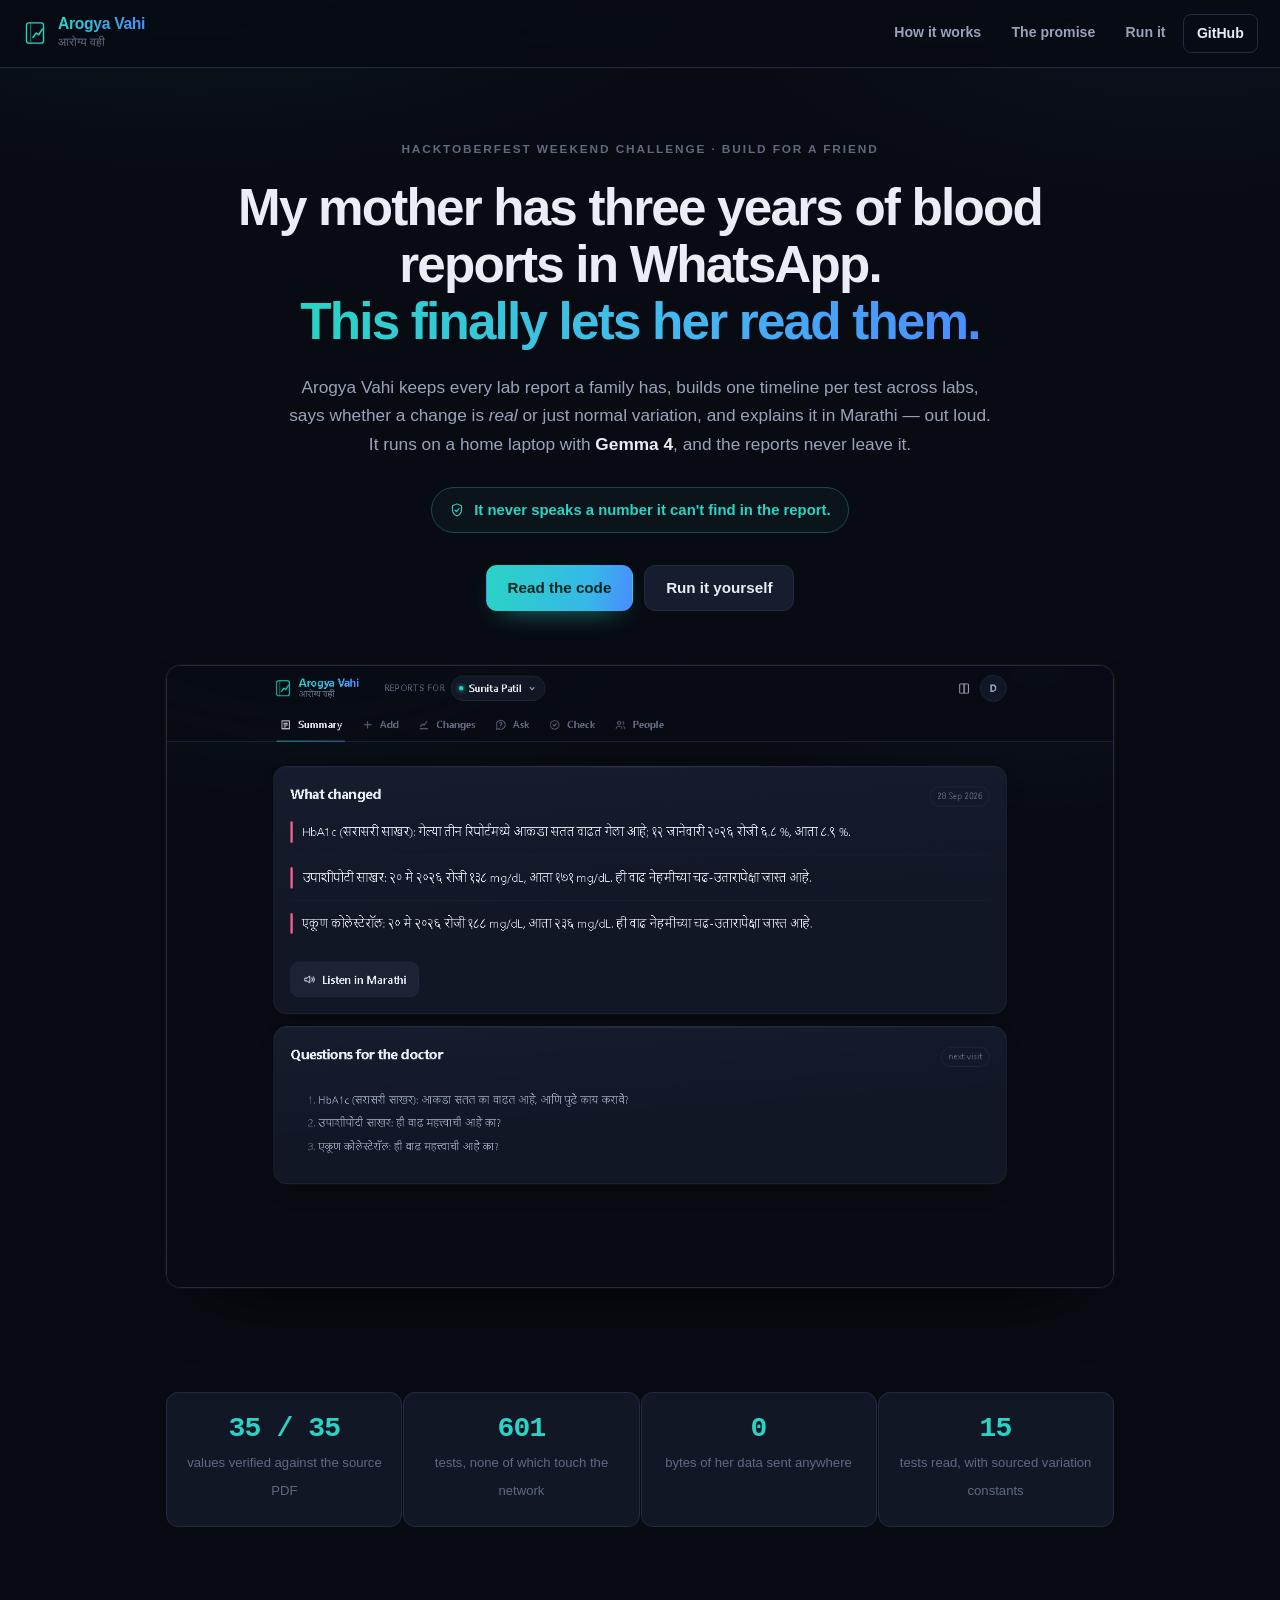
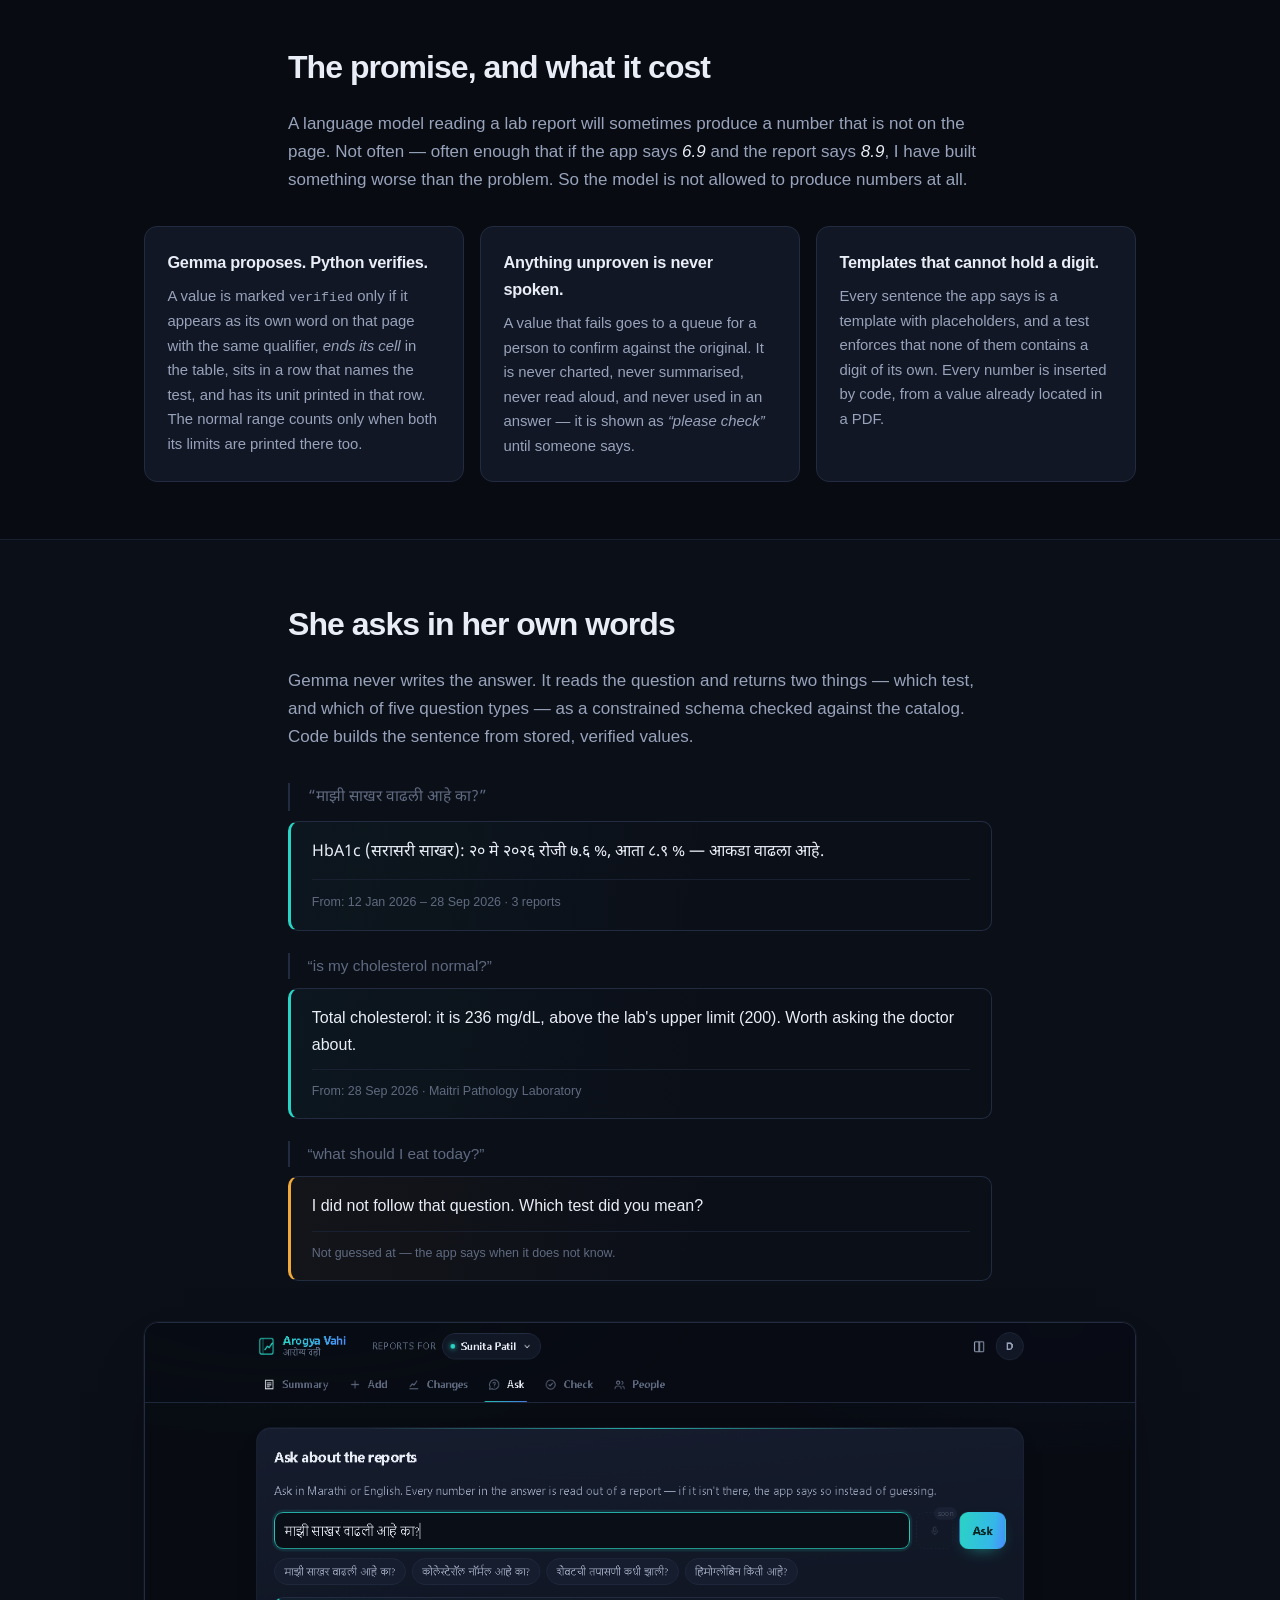
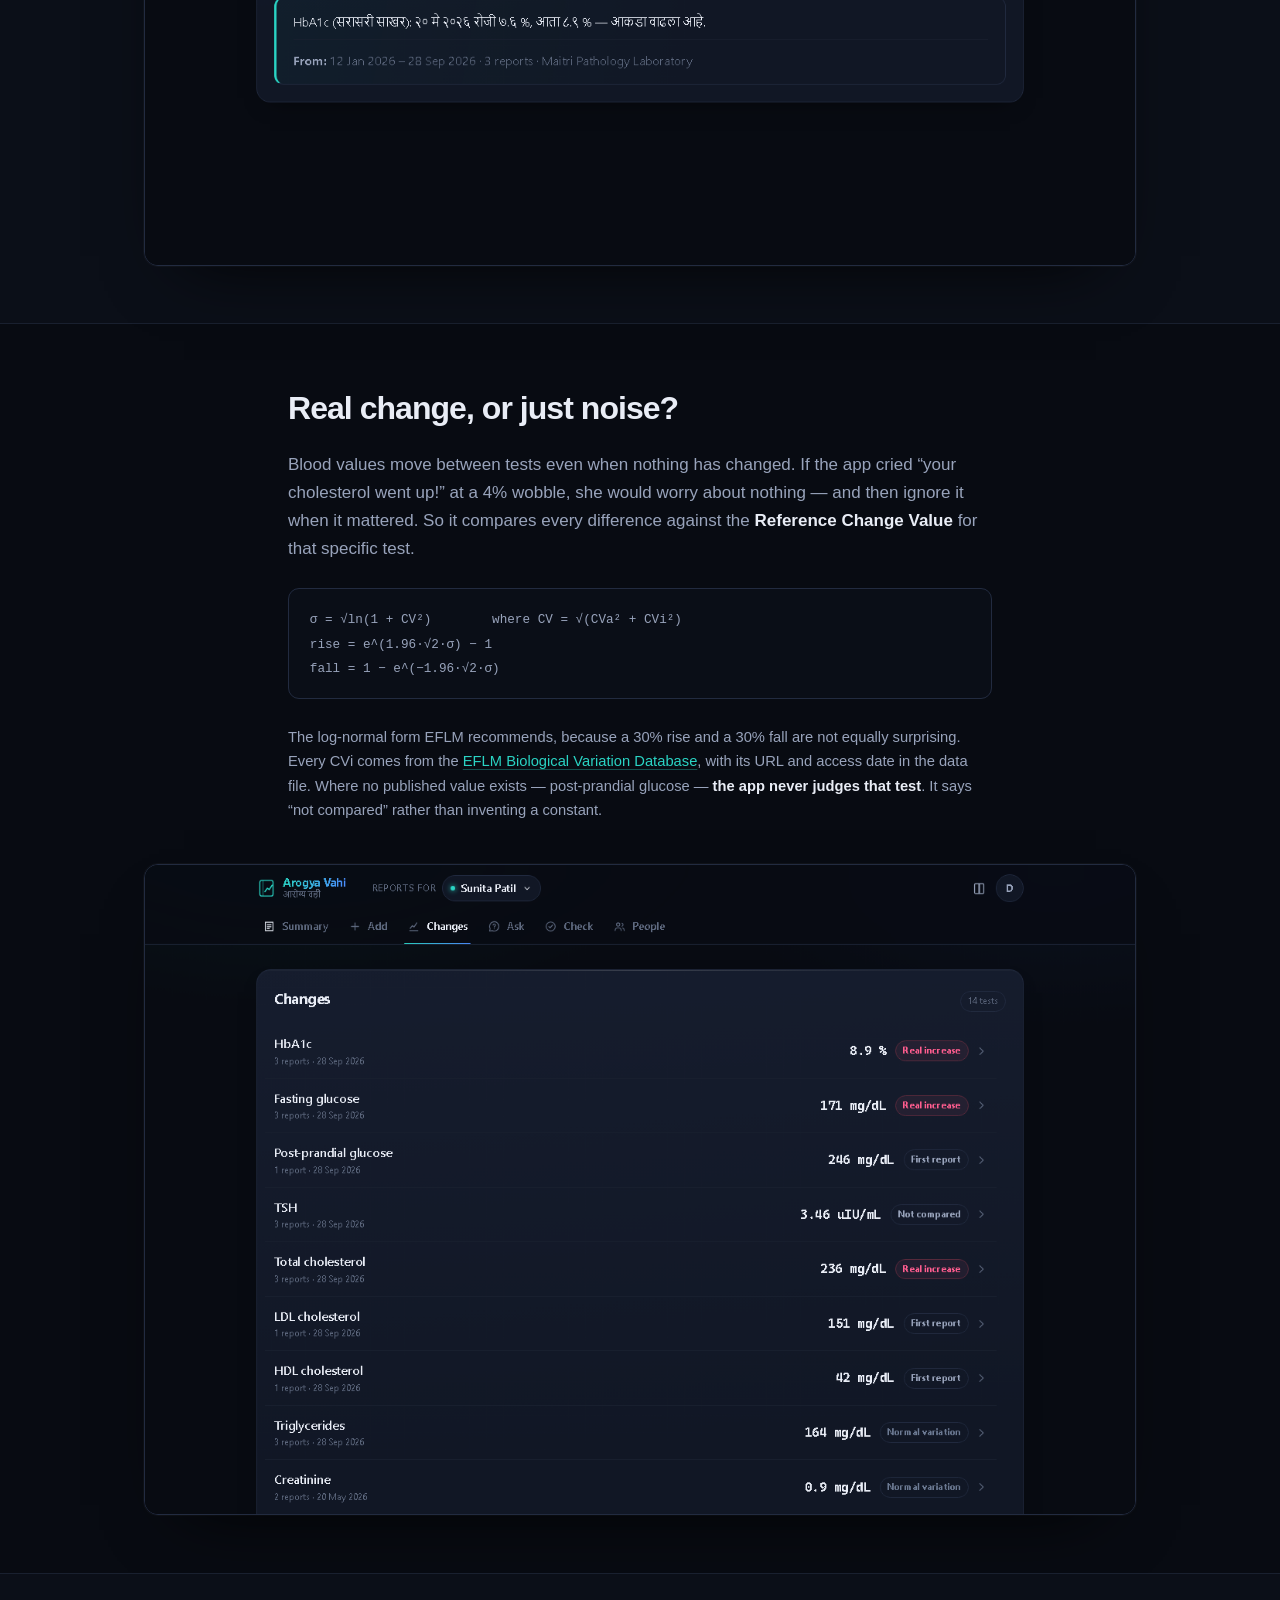
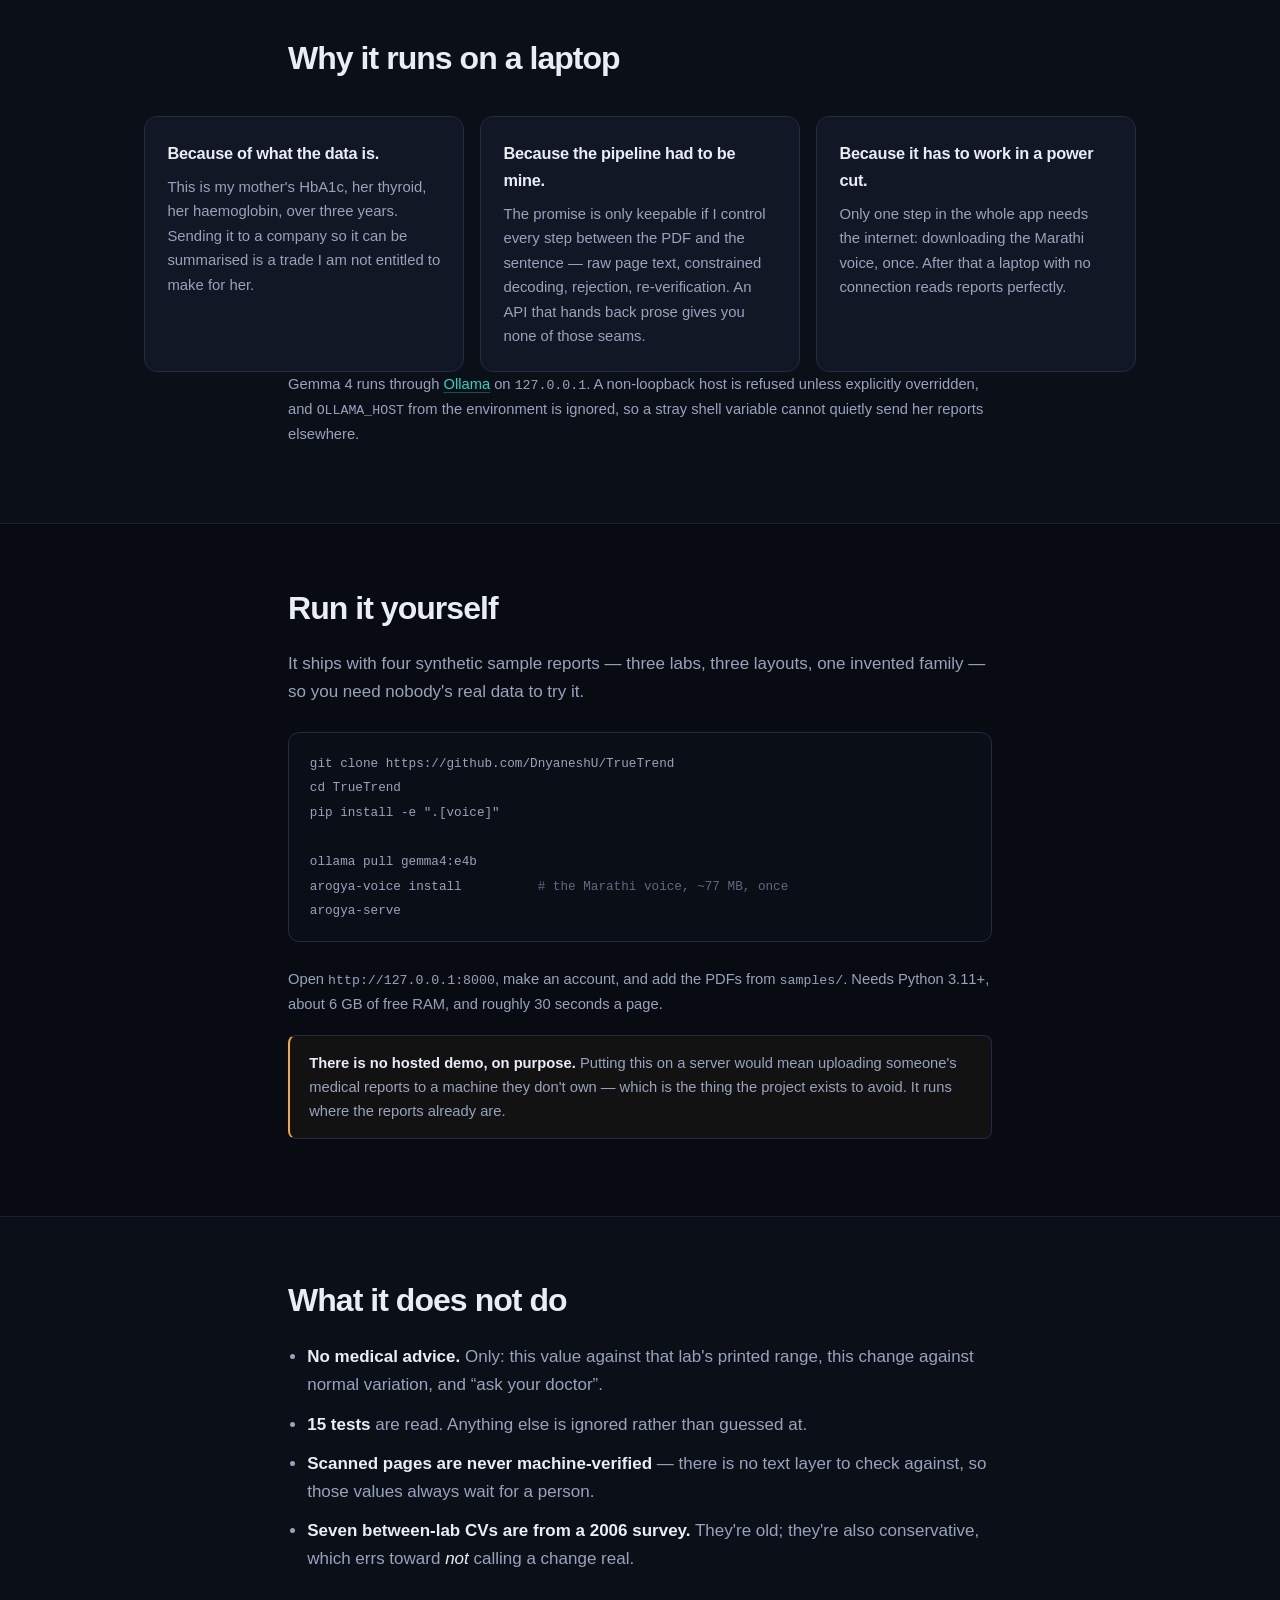
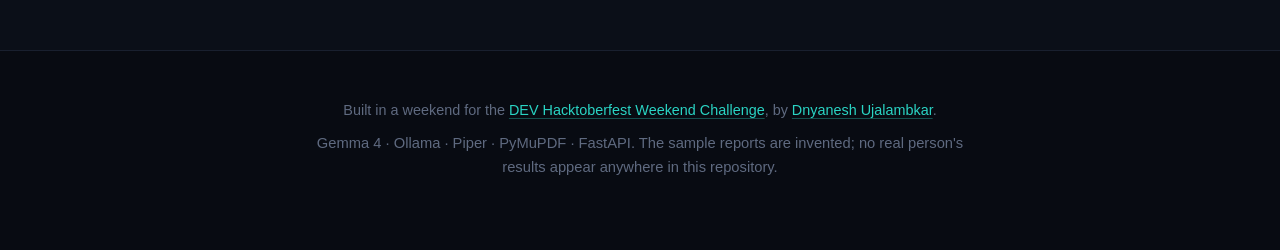
==== docs/index.html @ c0fe391d "docs: a project page, so there is something to open without a laptop There is deliberately no hosted" ====
<!doctype html>
<html lang="en">
  <head>
    <meta charset="utf-8" />
    <meta name="viewport" content="width=device-width, initial-scale=1" />
    <meta name="color-scheme" content="dark" />
    <meta name="theme-color" content="#080b12" />
    <title>Arogya Vahi — lab reports that never speak a number they can't prove</title>
    <meta
      name="description"
      content="Every lab report a family has, in one place, read by Gemma 4 on a home laptop. It never speaks a number it can't find in the report."
    />
    <meta property="og:title" content="Arogya Vahi (आरोग्य वही)" />
    <meta
      property="og:description"
      content="My mother has three years of blood reports in WhatsApp. This reads them, says what really changed, and explains it in Marathi — entirely on a laptop."
    />
    <meta property="og:image" content="shots/summary.png" />
    <meta name="twitter:card" content="summary_large_image" />
    <link rel="icon" href="icon.svg" type="image/svg+xml" />
    <link rel="preconnect" href="https://fonts.googleapis.com" />
    <link rel="preconnect" href="https://fonts.gstatic.com" crossorigin />
    <link
      href="https://fonts.googleapis.com/css2?family=Noto+Sans+Devanagari:wght@400;600&display=swap"
      rel="stylesheet"
    />
    <link rel="stylesheet" href="site.css" />
  </head>

  <body>
    <header class="top">
      <a class="brand" href="#">
        <svg width="26" height="26" viewBox="0 0 32 32" aria-hidden="true">
          <rect x="5.5" y="3.5" width="21" height="25" rx="3" fill="none"
                stroke="currentColor" stroke-width="1.7" />
          <path d="M10.5 3.5v25" stroke="currentColor" stroke-width="1.7" opacity=".45" />
          <path d="M13.5 21.5l4-5.5 3 2.2 4.5-7" fill="none" stroke="currentColor"
                stroke-width="1.9" stroke-linecap="round" stroke-linejoin="round" />
        </svg>
        <span><b>Arogya Vahi</b><small>आरोग्य वही</small></span>
      </a>
      <nav>
        <a href="#how">How it works</a>
        <a href="#promise">The promise</a>
        <a href="#run">Run it</a>
        <a class="ghost" href="https://github.com/DnyaneshU/TrueTrend">GitHub</a>
      </nav>
    </header>

    <main>
      <!-- ---------------------------------------------------------------- hero -->
      <section class="hero">
        <p class="kicker">Hacktoberfest Weekend Challenge · Build for a Friend</p>
        <h1>
          My mother has three years of blood reports in WhatsApp.<br />
          <span class="lit">This finally lets her read them.</span>
        </h1>
        <p class="lede">
          Arogya Vahi keeps every lab report a family has, builds one timeline per test
          across labs, says whether a change is <em>real</em> or just normal variation, and
          explains it in Marathi — out loud. It runs on a home laptop with
          <strong>Gemma 4</strong>, and the reports never leave it.
        </p>

        <p class="vow">
          <svg width="16" height="16" viewBox="0 0 24 24" aria-hidden="true">
            <path d="M12 2.8l6.8 2.9v5.6c0 4.4-2.9 8-6.8 9.6-3.9-1.6-6.8-5.2-6.8-9.6V5.7L12 2.8z"
                  fill="none" stroke="currentColor" stroke-width="1.6" stroke-linejoin="round" />
            <path d="M8.9 12.1l2.2 2.2 4-4.4" fill="none" stroke="currentColor"
                  stroke-width="1.8" stroke-linecap="round" stroke-linejoin="round" />
          </svg>
          It never speaks a number it can't find in the report.
        </p>

        <div class="cta">
          <a class="btn btn--primary" href="https://github.com/DnyaneshU/TrueTrend">
            Read the code
          </a>
          <a class="btn" href="#run">Run it yourself</a>
        </div>

        <figure class="shot shot--hero">
          <img src="shots/summary.png" alt="The summary screen: three Marathi sentences about what changed, with a Listen button and questions for the doctor." />
        </figure>
      </section>

      <!-- ---------------------------------------------------------------- numbers -->
      <section class="strip">
        <div><b>35 / 35</b><span>values verified against the source PDF</span></div>
        <div><b>601</b><span>tests, none of which touch the network</span></div>
        <div><b>0</b><span>bytes of her data sent anywhere</span></div>
        <div><b>15</b><span>tests read, with sourced variation constants</span></div>
      </section>

      <!-- ---------------------------------------------------------------- the promise -->
      <section id="promise" class="band">
        <h2>The promise, and what it cost</h2>
        <p class="wide">
          A language model reading a lab report will sometimes produce a number that is not
          on the page. Not often — often enough that if the app says <em>6.9</em> and the
          report says <em>8.9</em>, I have built something worse than the problem. So the
          model is not allowed to produce numbers at all.
        </p>

        <div class="rules">
          <div>
            <h3>Gemma proposes. Python verifies.</h3>
            <p>
              A value is marked <code>verified</code> only if it appears as its own word on
              that page with the same qualifier, <em>ends its cell</em> in the table, sits in
              a row that names the test, and has its unit printed in that row. The normal
              range counts only when both its limits are printed there too.
            </p>
          </div>
          <div>
            <h3>Anything unproven is never spoken.</h3>
            <p>
              A value that fails goes to a queue for a person to confirm against the
              original. It is never charted, never summarised, never read aloud, and never
              used in an answer — it is shown as <em>“please check”</em> until someone says.
            </p>
          </div>
          <div>
            <h3>Templates that cannot hold a digit.</h3>
            <p>
              Every sentence the app says is a template with placeholders, and a test
              enforces that none of them contains a digit of its own. Every number is
              inserted by code, from a value already located in a PDF.
            </p>
          </div>
        </div>
      </section>

      <!-- ---------------------------------------------------------------- ask -->
      <section id="ask" class="band band--alt">
        <h2>She asks in her own words</h2>
        <p class="wide">
          Gemma never writes the answer. It reads the question and returns two things — which
          test, and which of five question types — as a constrained schema checked against the
          catalog. Code builds the sentence from stored, verified values.
        </p>

        <div class="qa">
          <div class="q" lang="mr">माझी साखर वाढली आहे का?</div>
          <div class="a" lang="mr">
            HbA1c (सरासरी साखर): २० मे २०२६ रोजी ७.६ %, आता ८.९ % — आकडा वाढला आहे.
            <span class="from">From: 12 Jan 2026 – 28 Sep 2026 · 3 reports</span>
          </div>

          <div class="q">is my cholesterol normal?</div>
          <div class="a">
            Total cholesterol: it is 236 mg/dL, above the lab's upper limit (200). Worth
            asking the doctor about.
            <span class="from">From: 28 Sep 2026 · Maitri Pathology Laboratory</span>
          </div>

          <div class="q">what should I eat today?</div>
          <div class="a a--lost">
            I did not follow that question. Which test did you mean?
            <span class="from">Not guessed at — the app says when it does not know.</span>
          </div>
        </div>

        <figure class="shot">
          <img src="shots/ask.png" alt="The Ask screen with a Marathi question and its answer, showing which reports the answer came from." />
        </figure>
      </section>

      <!-- ---------------------------------------------------------------- real change -->
      <section id="how" class="band">
        <h2>Real change, or just noise?</h2>
        <p class="wide">
          Blood values move between tests even when nothing has changed. If the app cried
          “your cholesterol went up!” at a 4% wobble, she would worry about nothing — and
          then ignore it when it mattered. So it compares every difference against the
          <strong>Reference Change Value</strong> for that specific test.
        </p>

        <pre class="maths"><code>σ = √ln(1 + CV²)        where CV = √(CVa² + CVi²)
rise = e^(1.96·√2·σ) − 1
fall = 1 − e^(−1.96·√2·σ)</code></pre>

        <p class="wide small">
          The log-normal form EFLM recommends, because a 30% rise and a 30% fall are not
          equally surprising. Every CVi comes from the
          <a href="https://biologicalvariation.eu/">EFLM Biological Variation Database</a>,
          with its URL and access date in the data file. Where no published value exists —
          post-prandial glucose — <strong>the app never judges that test</strong>. It says
          “not compared” rather than inventing a constant.
        </p>

        <figure class="shot">
          <img src="shots/changes.png" alt="The Changes screen: one row per test with its latest value and a verdict — real increase, normal variation, or not compared." />
        </figure>
      </section>

      <!-- ---------------------------------------------------------------- local -->
      <section class="band band--alt">
        <h2>Why it runs on a laptop</h2>
        <div class="rules">
          <div>
            <h3>Because of what the data is.</h3>
            <p>
              This is my mother's HbA1c, her thyroid, her haemoglobin, over three years.
              Sending it to a company so it can be summarised is a trade I am not entitled to
              make for her.
            </p>
          </div>
          <div>
            <h3>Because the pipeline had to be mine.</h3>
            <p>
              The promise is only keepable if I control every step between the PDF and the
              sentence — raw page text, constrained decoding, rejection, re-verification. An
              API that hands back prose gives you none of those seams.
            </p>
          </div>
          <div>
            <h3>Because it has to work in a power cut.</h3>
            <p>
              Only one step in the whole app needs the internet: downloading the Marathi
              voice, once. After that a laptop with no connection reads reports perfectly.
            </p>
          </div>
        </div>
        <p class="wide small">
          Gemma 4 runs through <a href="https://ollama.com">Ollama</a> on
          <code>127.0.0.1</code>. A non-loopback host is refused unless explicitly overridden,
          and <code>OLLAMA_HOST</code> from the environment is ignored, so a stray shell
          variable cannot quietly send her reports elsewhere.
        </p>
      </section>

      <!-- ---------------------------------------------------------------- run it -->
      <section id="run" class="band">
        <h2>Run it yourself</h2>
        <p class="wide">
          It ships with four synthetic sample reports — three labs, three layouts, one
          invented family — so you need nobody's real data to try it.
        </p>

        <pre class="code"><code>git clone https://github.com/DnyaneshU/TrueTrend
cd TrueTrend
pip install -e ".[voice]"

ollama pull gemma4:e4b
arogya-voice install          <span class="c"># the Marathi voice, ~77 MB, once</span>
arogya-serve</code></pre>

        <p class="wide small">
          Open <code>http://127.0.0.1:8000</code>, make an account, and add the PDFs from
          <code>samples/</code>. Needs Python 3.11+, about 6 GB of free RAM, and roughly 30
          seconds a page.
        </p>

        <p class="wide small note">
          <strong>There is no hosted demo, on purpose.</strong> Putting this on a server
          would mean uploading someone's medical reports to a machine they don't own — which
          is the thing the project exists to avoid. It runs where the reports already are.
        </p>
      </section>

      <!-- ---------------------------------------------------------------- limits -->
      <section class="band band--alt">
        <h2>What it does not do</h2>
        <ul class="limits wide">
          <li><strong>No medical advice.</strong> Only: this value against that lab's printed range, this change against normal variation, and “ask your doctor”.</li>
          <li><strong>15 tests</strong> are read. Anything else is ignored rather than guessed at.</li>
          <li><strong>Scanned pages are never machine-verified</strong> — there is no text layer to check against, so those values always wait for a person.</li>
          <li><strong>Seven between-lab CVs are from a 2006 survey.</strong> They're old; they're also conservative, which errs toward <em>not</em> calling a change real.</li>
        </ul>
      </section>
    </main>

    <footer>
      <p>
        Built in a weekend for the
        <a href="https://dev.to/challenges/hacktoberfest-weekend-2026-10-01">DEV Hacktoberfest Weekend Challenge</a>,
        by <a href="https://github.com/DnyaneshU">Dnyanesh Ujalambkar</a>.
      </p>
      <p class="small">
        Gemma 4 · Ollama · Piper · PyMuPDF · FastAPI. The sample reports are invented; no
        real person's results appear anywhere in this repository.
      </p>
    </footer>
  </body>
</html>
---- docs/site.css ----
/* The project page. Same palette as the app, laid out for reading rather than using. */

:root {
  --bg: #080b12;
  --bg-2: #0b0f18;
  --panel: #111725;
  --panel-2: #161d2e;
  --line: #222b40;
  --line-soft: #19202f;

  --text: #e9edf6;
  --text-2: #98a3bb;
  --text-3: #5f6a80;

  --accent: #2ad4c4;
  --accent-2: #4b8cff;
  --accent-ink: #042520;
  --up: #ff5d8f;
  --warn: #f0a93b;

  --read: 44rem;
  --font: ui-sans-serif, -apple-system, BlinkMacSystemFont, "Segoe UI", Roboto, Arial, sans-serif;
  --font-mr: "Noto Sans Devanagari", "Nirmala UI", var(--font);
  --font-num: ui-monospace, "SF Mono", "Cascadia Mono", Menlo, monospace;
  --ease: cubic-bezier(0.2, 0.7, 0.3, 1);
}

*,
*::before,
*::after {
  box-sizing: border-box;
}

html {
  scroll-behavior: smooth;
  -webkit-text-size-adjust: 100%;
}

@media (prefers-reduced-motion: reduce) {
  html {
    scroll-behavior: auto;
  }
}

body {
  margin: 0;
  background: var(--bg);
  background-image: radial-gradient(ellipse 70% 40% at 15% -5%, #2ad4c40f, transparent 62%),
    radial-gradient(ellipse 60% 35% at 92% 2%, #4b8cff0c, transparent 60%);
  background-attachment: fixed;
  color: var(--text);
  font: 400 17px/1.65 var(--font);
  overflow-x: hidden;
}

[lang="mr"] {
  font-family: var(--font-mr);
  line-height: 1.85;
}

a {
  color: var(--accent);
  text-decoration-color: #2ad4c455;
  text-underline-offset: 3px;
}

a:hover {
  text-decoration-color: var(--accent);
}

code {
  font-family: var(--font-num);
  font-size: 0.9em;
}

/* ---------------------------------------------------------------- header */

.top {
  position: sticky;
  top: 0;
  z-index: 20;
  display: flex;
  align-items: center;
  gap: 1.5rem;
  padding: 0.85rem 1.4rem;
  border-bottom: 1px solid var(--line);
  background: #080b12d9;
  backdrop-filter: blur(14px) saturate(150%);
  -webkit-backdrop-filter: blur(14px) saturate(150%);
}

.brand {
  display: flex;
  align-items: center;
  gap: 0.6rem;
  color: var(--accent);
  text-decoration: none;
}

.brand b {
  display: block;
  background: linear-gradient(100deg, var(--accent), var(--accent-2));
  -webkit-background-clip: text;
  background-clip: text;
  color: transparent;
  font-size: 0.98rem;
  font-weight: 700;
  letter-spacing: -0.02em;
  line-height: 1.15;
}

.brand small {
  display: block;
  color: var(--text-3);
  font-size: 0.72rem;
}

.top nav {
  display: flex;
  gap: 0.3rem;
  margin-left: auto;
  flex-wrap: wrap;
}

.top nav a {
  padding: 0.45rem 0.8rem;
  border-radius: 8px;
  color: var(--text-2);
  font-size: 0.88rem;
  font-weight: 600;
  text-decoration: none;
  transition: color 0.15s var(--ease), background 0.15s var(--ease);
}

.top nav a:hover {
  background: var(--panel);
  color: var(--text);
}

.top nav .ghost {
  border: 1px solid var(--line);
  color: var(--text);
}

/* ---------------------------------------------------------------- hero */

.hero {
  max-width: 62rem;
  margin: 0 auto;
  padding: 4.5rem 1.4rem 3rem;
  text-align: center;
}

.kicker {
  margin: 0 0 1.2rem;
  color: var(--text-3);
  font-size: 0.74rem;
  font-weight: 700;
  letter-spacing: 0.16em;
  text-transform: uppercase;
}

h1 {
  margin: 0 0 1.4rem;
  font-size: clamp(1.9rem, 5vw, 3.2rem);
  font-weight: 700;
  letter-spacing: -0.035em;
  line-height: 1.12;
}

.lit {
  background: linear-gradient(100deg, var(--accent), #44b9f0 55%, var(--accent-2));
  -webkit-background-clip: text;
  background-clip: text;
  color: transparent;
}

.lede {
  max-width: var(--read);
  margin: 0 auto 1.8rem;
  color: var(--text-2);
  font-size: 1.08rem;
}

.lede strong {
  color: var(--text);
}

/* The claim the whole project rests on. */
.vow {
  display: inline-flex;
  align-items: center;
  gap: 0.55rem;
  margin: 0 0 2rem;
  padding: 0.6rem 1.1rem;
  border: 1px solid #1d4a47;
  border-radius: 999px;
  background: #2ad4c40c;
  color: var(--accent);
  font-size: 0.93rem;
  font-weight: 600;
}

.cta {
  display: flex;
  justify-content: center;
  gap: 0.7rem;
  flex-wrap: wrap;
}

.btn {
  display: inline-flex;
  align-items: center;
  min-height: 46px;
  padding: 0 1.3rem;
  border: 1px solid var(--line);
  border-radius: 11px;
  background: var(--panel-2);
  color: var(--text);
  font-size: 0.95rem;
  font-weight: 650;
  text-decoration: none;
  transition: transform 0.12s var(--ease), background 0.15s var(--ease);
}

.btn:hover {
  background: #202a3f;
}

.btn:active {
  transform: translateY(1px);
}

.btn--primary {
  border-color: transparent;
  background: linear-gradient(100deg, var(--accent), #35b8e8 70%, var(--accent-2));
  color: var(--accent-ink);
  font-weight: 700;
  box-shadow: 0 10px 28px -16px var(--accent);
}

.btn--primary:hover {
  background: linear-gradient(100deg, #3ee5d5, #46c6f2 70%, #5c98ff);
}

/* ---------------------------------------------------------------- screenshots */

.shot {
  margin: 2.6rem auto 0;
  max-width: 62rem;
}

.shot img {
  display: block;
  width: 100%;
  height: auto;
  border: 1px solid var(--line);
  border-radius: 14px;
  box-shadow: 0 30px 70px -40px #000, 0 0 0 1px #ffffff08;
}

.shot--hero {
  margin-top: 3.4rem;
}

/* ---------------------------------------------------------------- the numbers */

.strip {
  display: grid;
  grid-template-columns: repeat(auto-fit, minmax(11rem, 1fr));
  gap: 1px;
  max-width: 62rem;
  margin: 3.5rem auto;
  padding: 0 1.4rem;
}

.strip div {
  padding: 1.4rem 1.1rem;
  border: 1px solid var(--line);
  border-radius: 12px;
  background: var(--panel);
  text-align: center;
}

.strip b {
  display: block;
  margin-bottom: 0.3rem;
  color: var(--accent);
  font: 700 1.75rem/1 var(--font-num);
  letter-spacing: -0.03em;
}

.strip span {
  color: var(--text-3);
  font-size: 0.82rem;
  line-height: 1.45;
}

/* ---------------------------------------------------------------- sections */

.band {
  padding: 3.6rem 1.4rem;
}

.band--alt {
  border-top: 1px solid var(--line-soft);
  border-bottom: 1px solid var(--line-soft);
  background: var(--bg-2);
}

h2 {
  max-width: var(--read);
  margin: 0 auto 1rem;
  font-size: clamp(1.4rem, 3vw, 2rem);
  font-weight: 700;
  letter-spacing: -0.03em;
}

h3 {
  margin: 0 0 0.5rem;
  font-size: 1.02rem;
  font-weight: 650;
  letter-spacing: -0.015em;
}

.wide {
  max-width: var(--read);
  margin: 0 auto 1.2rem;
  color: var(--text-2);
}

.wide strong,
.wide em {
  color: var(--text);
}

.small {
  font-size: 0.92rem;
}

.note {
  padding: 0.9rem 1.2rem;
  border: 1px solid var(--line);
  border-left: 2px solid var(--warn);
  border-radius: 8px;
  background: #f0a93b0a;
}

/* Three things said side by side. */
.rules {
  display: grid;
  grid-template-columns: repeat(auto-fit, minmax(16rem, 1fr));
  gap: 1rem;
  max-width: 62rem;
  margin: 2rem auto 0;
}

.rules div {
  padding: 1.4rem;
  border: 1px solid var(--line);
  border-radius: 13px;
  background: var(--panel);
}

.rules p {
  margin: 0;
  color: var(--text-2);
  font-size: 0.93rem;
}

/* ---------------------------------------------------------------- questions */

.qa {
  max-width: var(--read);
  margin: 2rem auto 0;
}

.q {
  margin: 1.4rem 0 0.6rem;
  padding-left: 1.1rem;
  border-left: 2px solid var(--line);
  color: var(--text-3);
  font-size: 0.96rem;
}

.q::before {
  content: "“";
}

.q::after {
  content: "”";
}

.a {
  padding: 1rem 1.3rem;
  border: 1px solid var(--line);
  border-left: 3px solid var(--accent);
  border-radius: 10px;
  background: linear-gradient(100deg, #2ad4c40a, transparent 60%);
  font-size: 1rem;
}

.a--lost {
  border-left-color: var(--warn);
  background: linear-gradient(100deg, #f0a93b0a, transparent 60%);
}

.from {
  display: block;
  margin-top: 0.7rem;
  padding-top: 0.7rem;
  border-top: 1px solid var(--line-soft);
  color: var(--text-3);
  font-family: var(--font);
  font-size: 0.78rem;
}

/* ---------------------------------------------------------------- code */

.maths,
.code {
  max-width: var(--read);
  margin: 1.6rem auto;
  padding: 1.1rem 1.3rem;
  overflow-x: auto;
  border: 1px solid var(--line);
  border-radius: 11px;
  background: #0a0e17;
  color: var(--text-2);
  font-size: 0.88rem;
  line-height: 1.75;
}

.maths code,
.code code {
  font-family: var(--font-num);
}

.code .c {
  color: var(--text-3);
}

/* ---------------------------------------------------------------- limits */

.limits {
  padding-left: 1.2rem;
}

.limits li {
  margin-bottom: 0.7rem;
}

/* ---------------------------------------------------------------- footer */

footer {
  max-width: var(--read);
  margin: 0 auto;
  padding: 3rem 1.4rem 4rem;
  color: var(--text-3);
  font-size: 0.9rem;
  text-align: center;
}

footer p {
  margin: 0 0 0.5rem;
}

@media (max-width: 40rem) {
  .brand small,
  .top nav a:not(.ghost) {
    display: none;
  }
  .hero {
    padding-top: 3rem;
  }
}
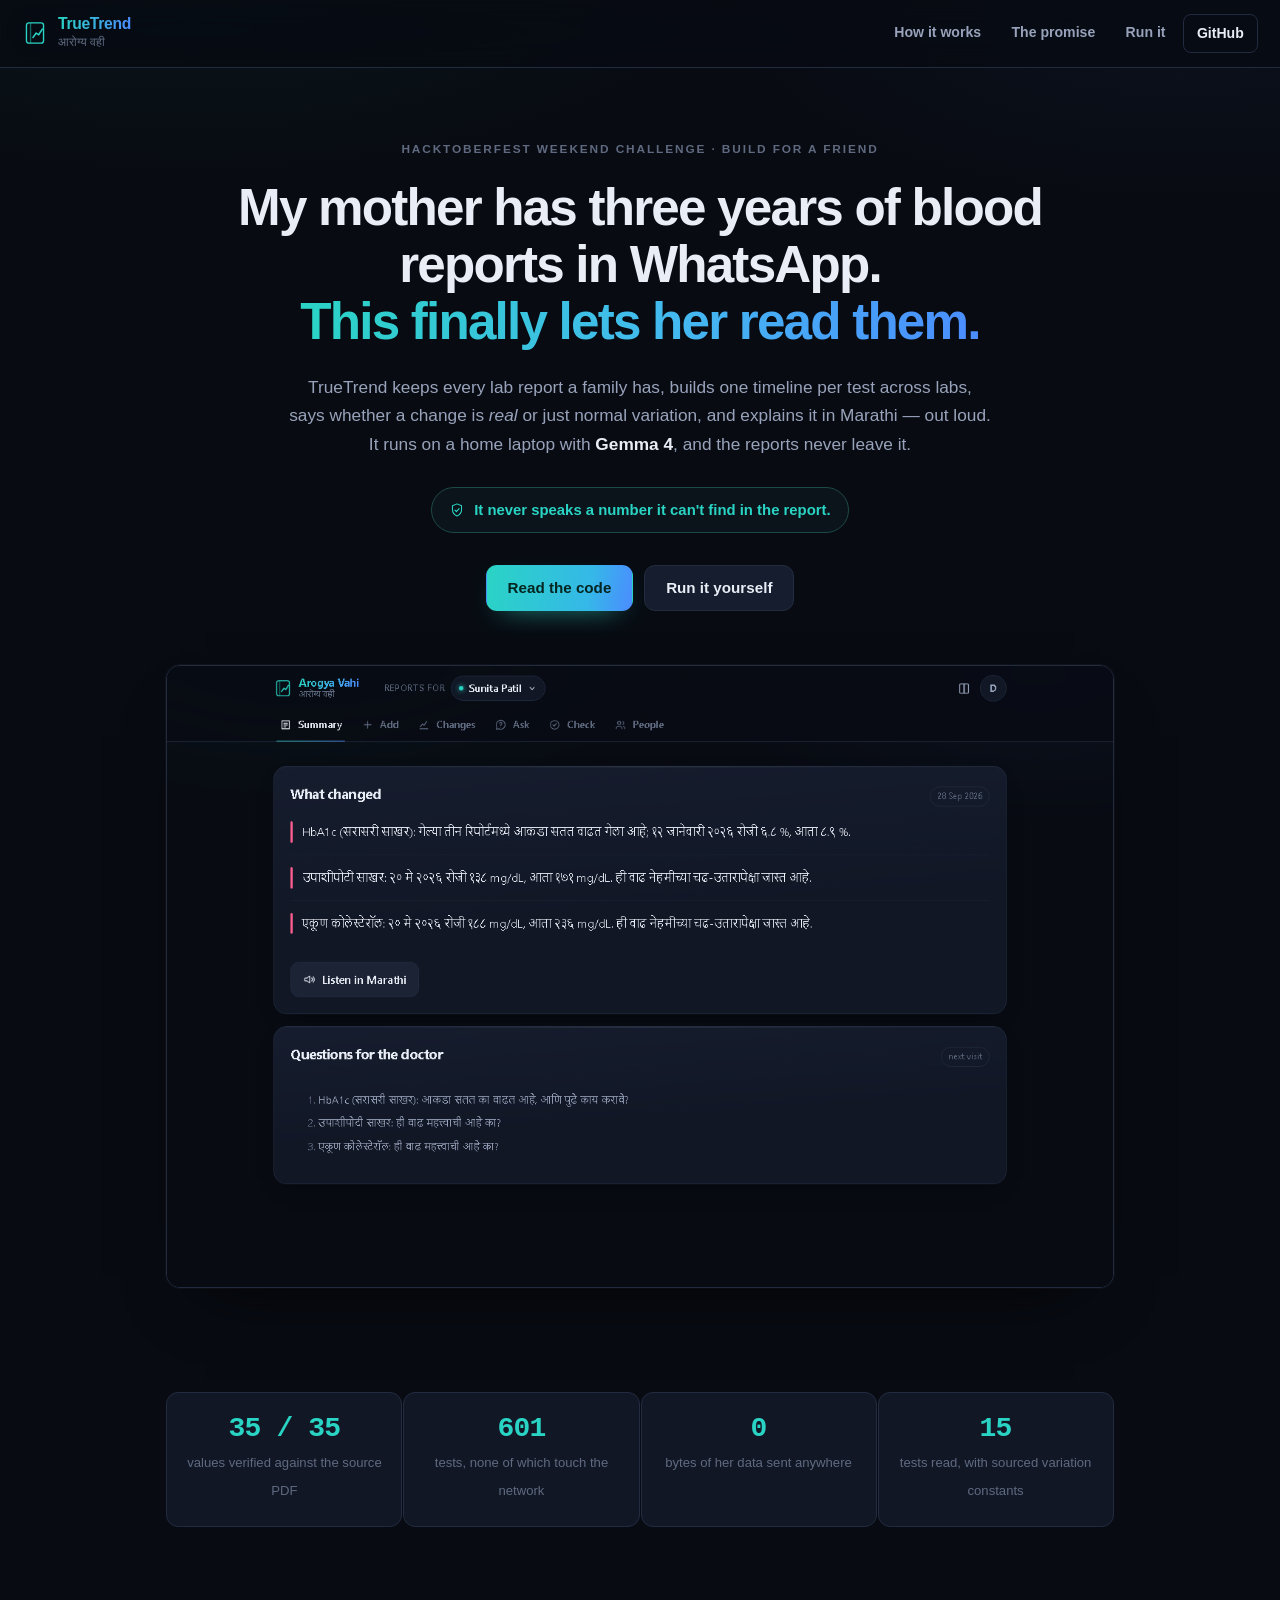
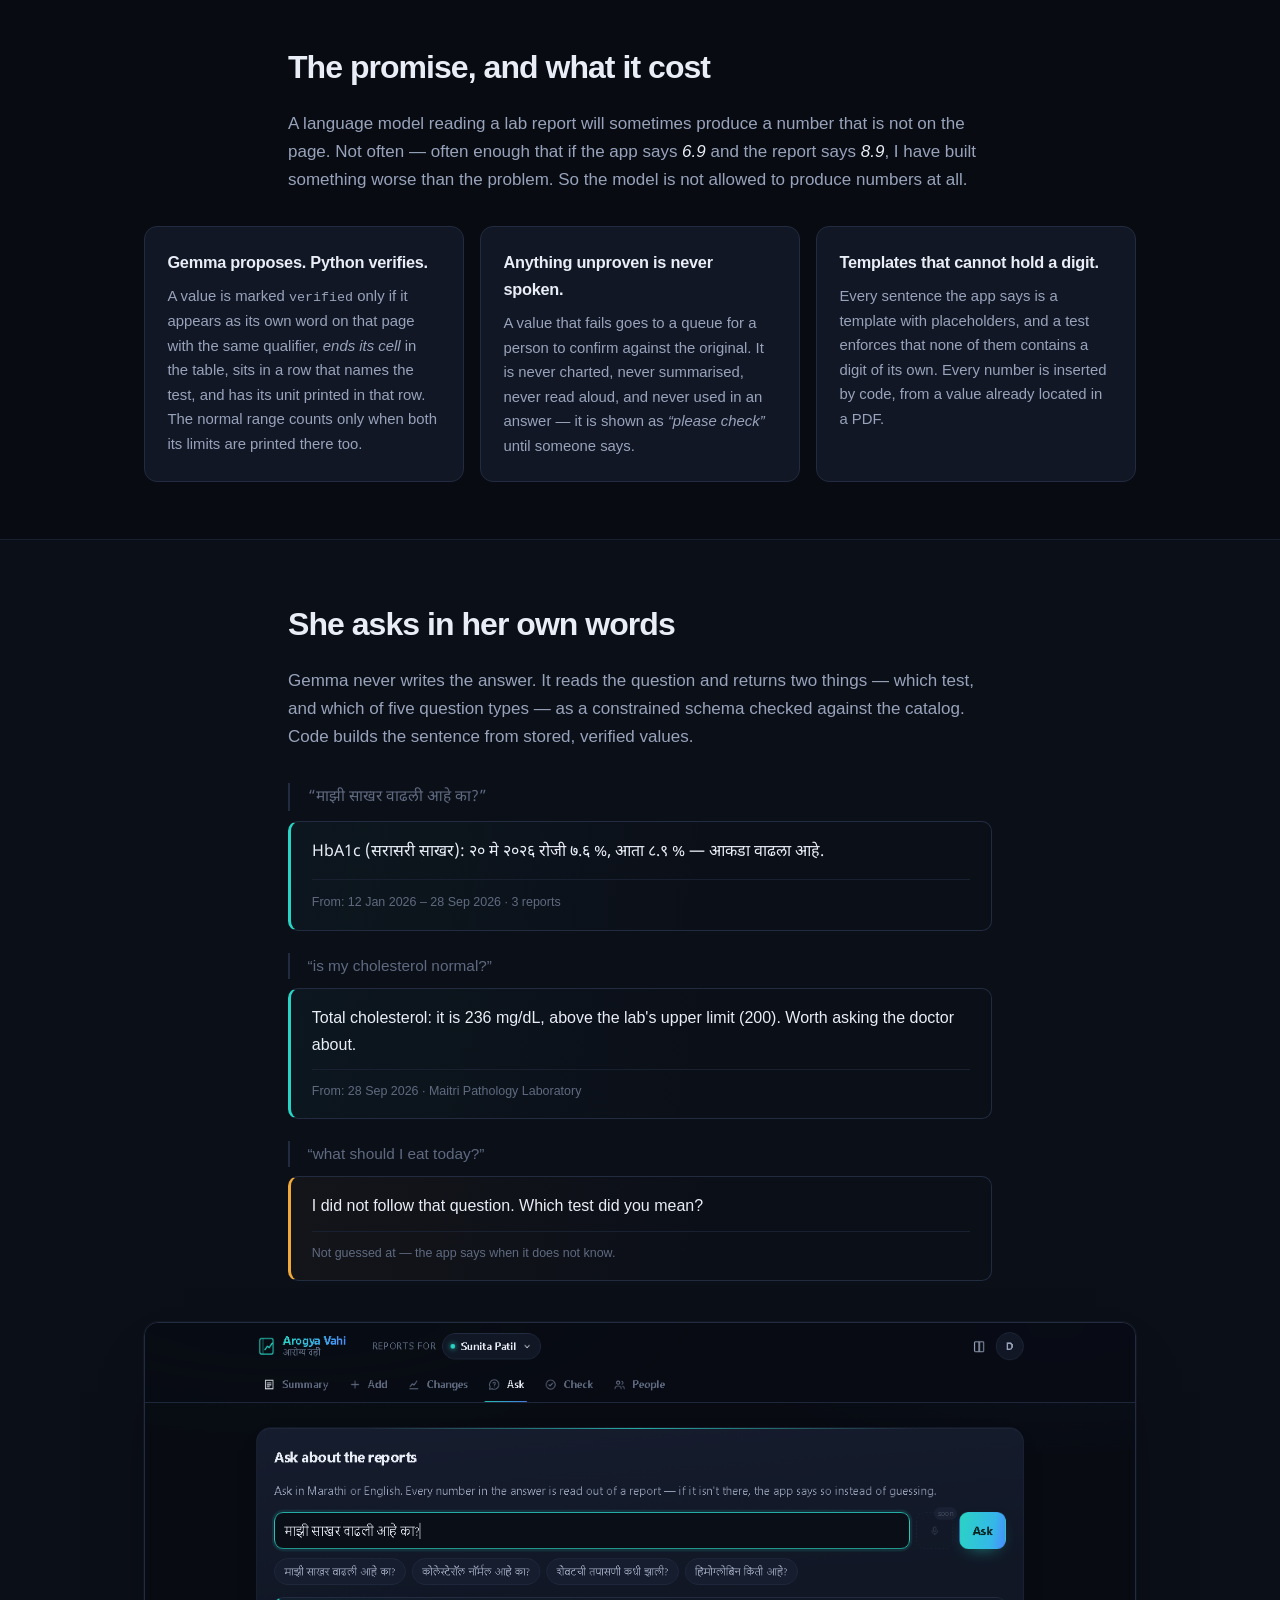
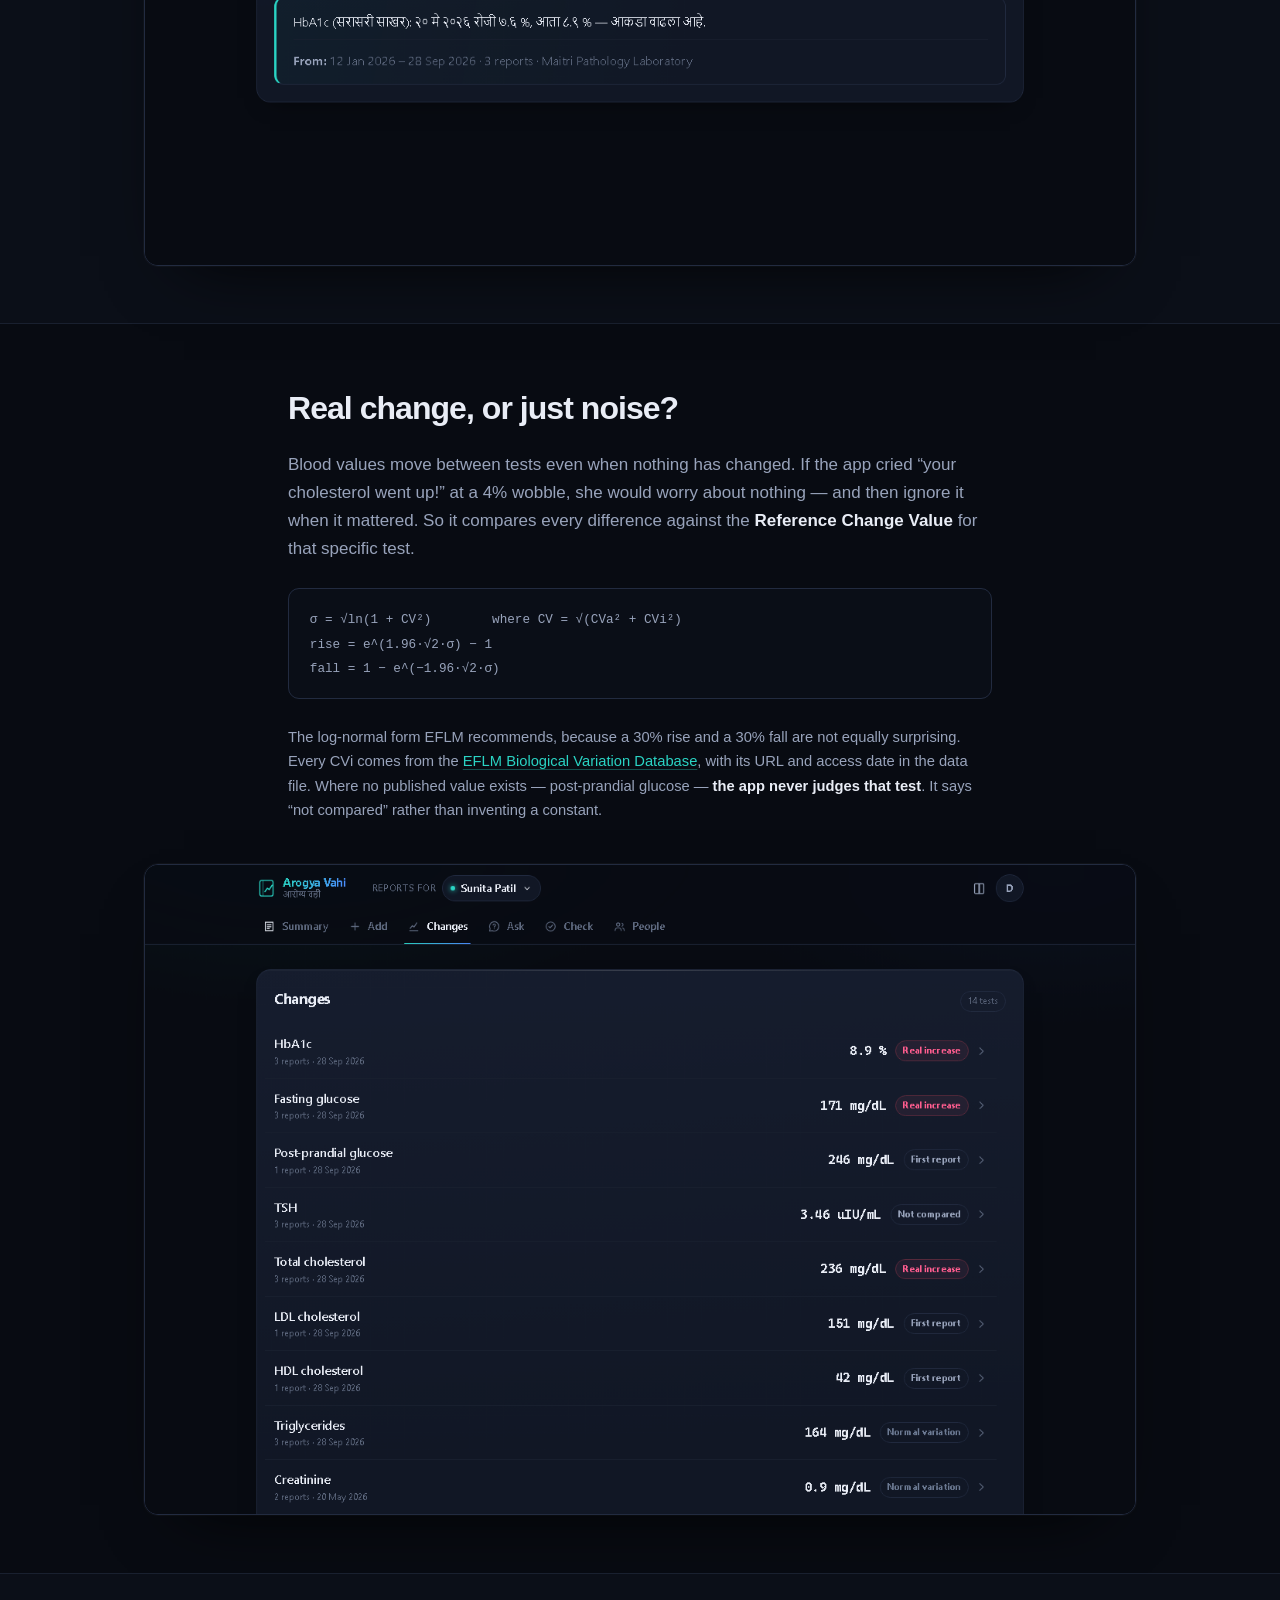
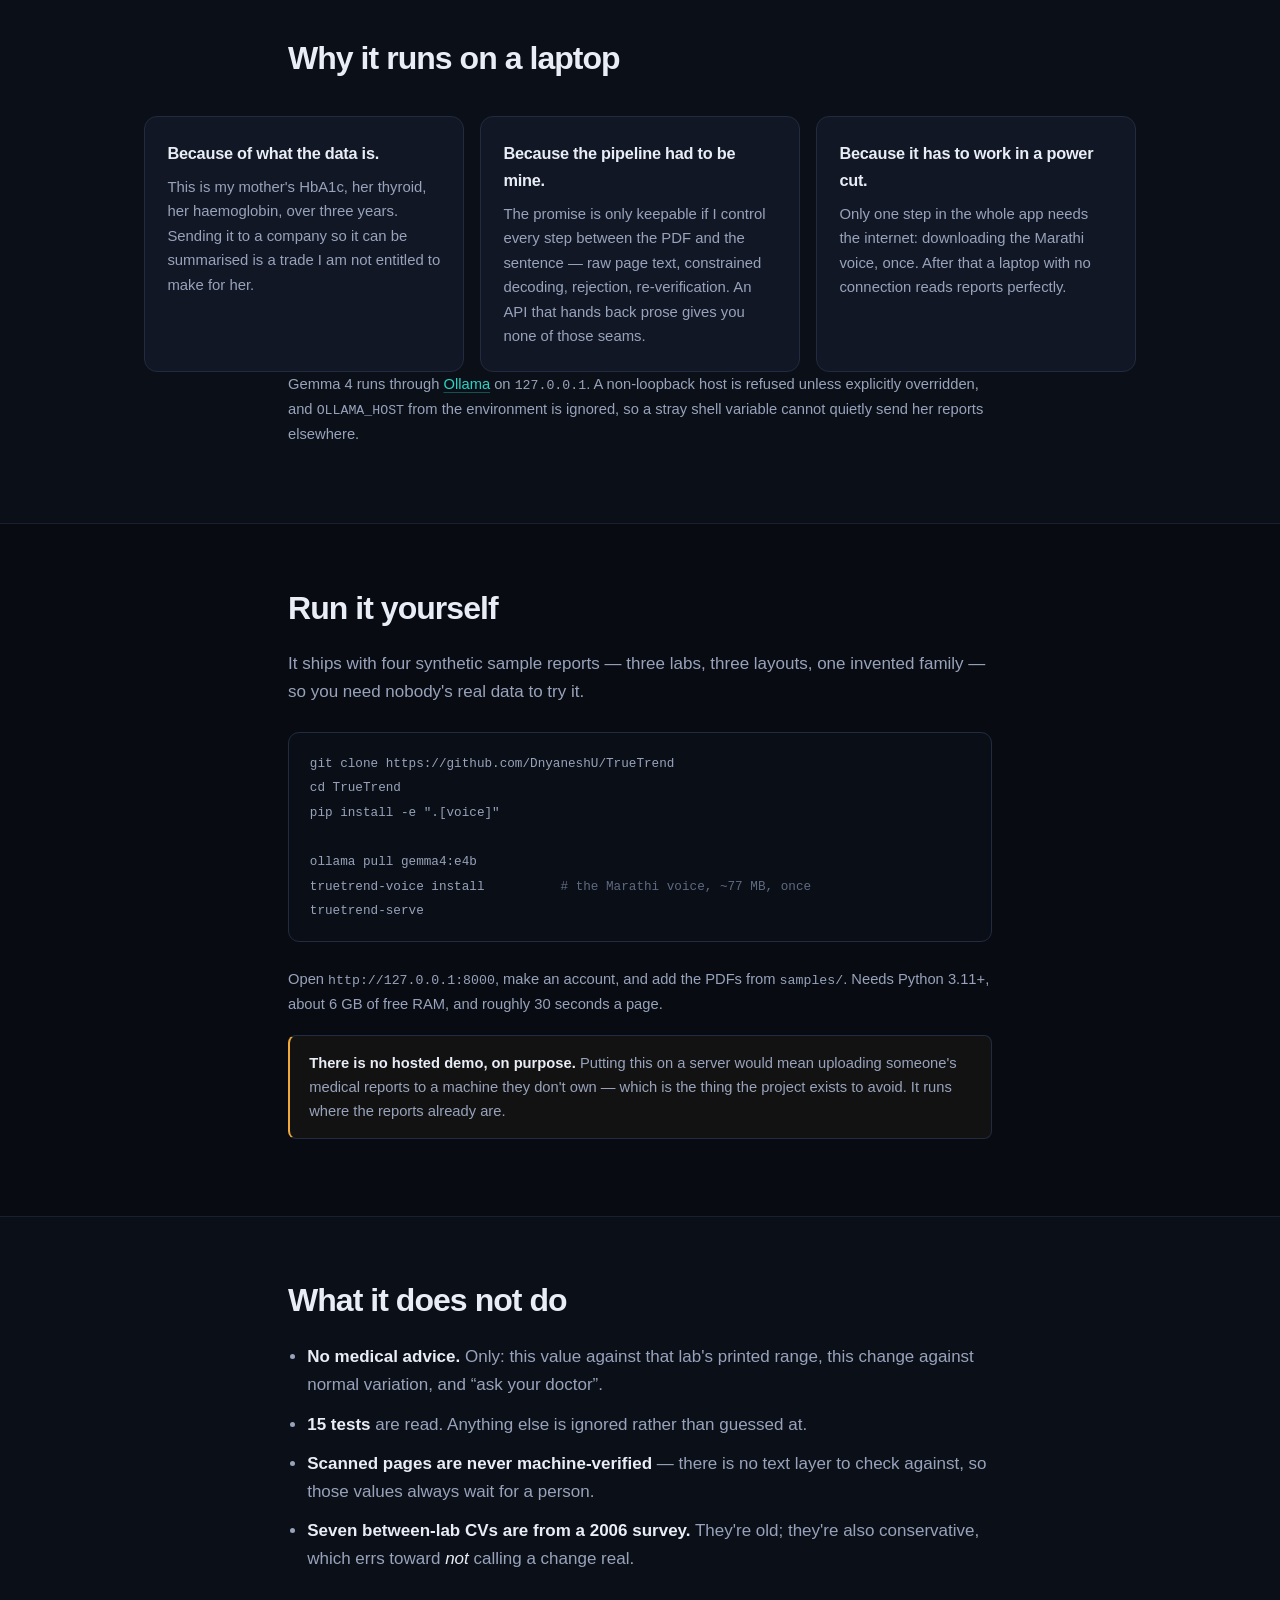
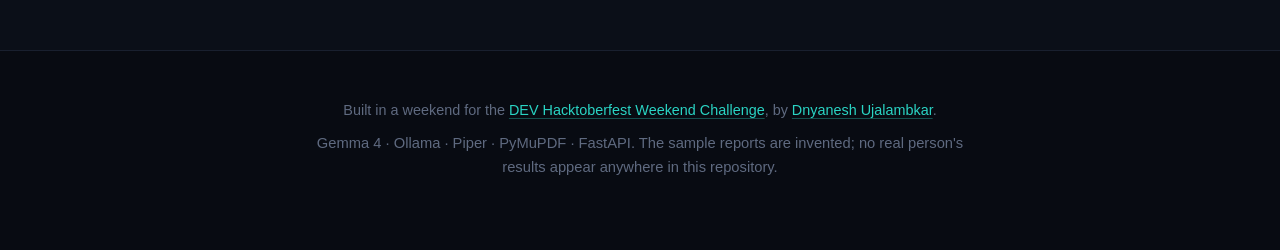
==== commit b813cff6: "refactor: the app is called TrueTrend Every form of the old name follows the repository's: the packa" ====
--- a/docs/index.html
+++ b/docs/index.html
@@ -5,12 +5,12 @@
     <meta name="viewport" content="width=device-width, initial-scale=1" />
     <meta name="color-scheme" content="dark" />
     <meta name="theme-color" content="#080b12" />
-    <title>Arogya Vahi — lab reports that never speak a number they can't prove</title>
+    <title>TrueTrend — lab reports that never speak a number they can't prove</title>
     <meta
       name="description"
       content="Every lab report a family has, in one place, read by Gemma 4 on a home laptop. It never speaks a number it can't find in the report."
     />
-    <meta property="og:title" content="Arogya Vahi (आरोग्य वही)" />
+    <meta property="og:title" content="TrueTrend (आरोग्य वही)" />
     <meta
       property="og:description"
       content="My mother has three years of blood reports in WhatsApp. This reads them, says what really changed, and explains it in Marathi — entirely on a laptop."
@@ -37,7 +37,7 @@
           <path d="M13.5 21.5l4-5.5 3 2.2 4.5-7" fill="none" stroke="currentColor"
                 stroke-width="1.9" stroke-linecap="round" stroke-linejoin="round" />
         </svg>
-        <span><b>Arogya Vahi</b><small>आरोग्य वही</small></span>
+        <span><b>TrueTrend</b><small>आरोग्य वही</small></span>
       </a>
       <nav>
         <a href="#how">How it works</a>
@@ -56,7 +56,7 @@
           <span class="lit">This finally lets her read them.</span>
         </h1>
         <p class="lede">
-          Arogya Vahi keeps every lab report a family has, builds one timeline per test
+          TrueTrend keeps every lab report a family has, builds one timeline per test
           across labs, says whether a change is <em>real</em> or just normal variation, and
           explains it in Marathi — out loud. It runs on a home laptop with
           <strong>Gemma 4</strong>, and the reports never leave it.
@@ -243,8 +243,8 @@
 pip install -e ".[voice]"
 
 ollama pull gemma4:e4b
-arogya-voice install          <span class="c"># the Marathi voice, ~77 MB, once</span>
-arogya-serve</code></pre>
+truetrend-voice install          <span class="c"># the Marathi voice, ~77 MB, once</span>
+truetrend-serve</code></pre>
 
         <p class="wide small">
           Open <code>http://127.0.0.1:8000</code>, make an account, and add the PDFs from
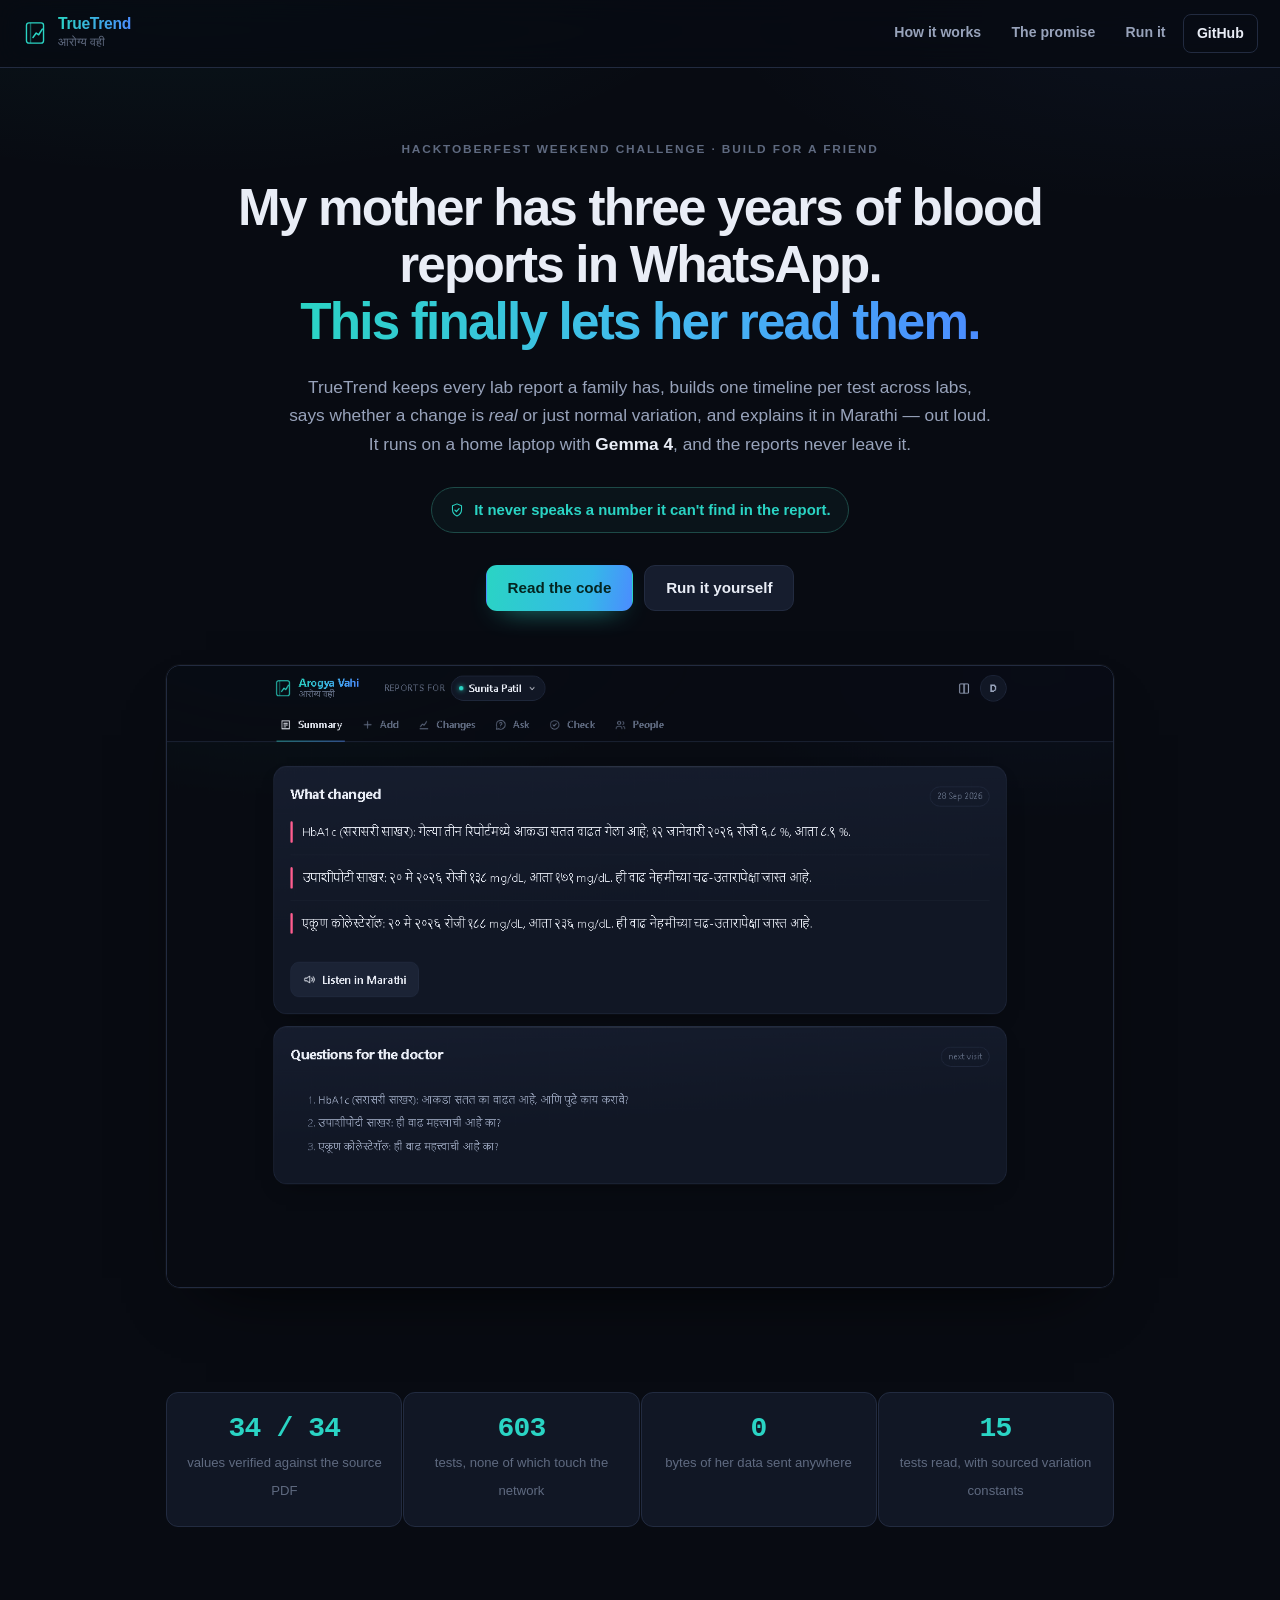
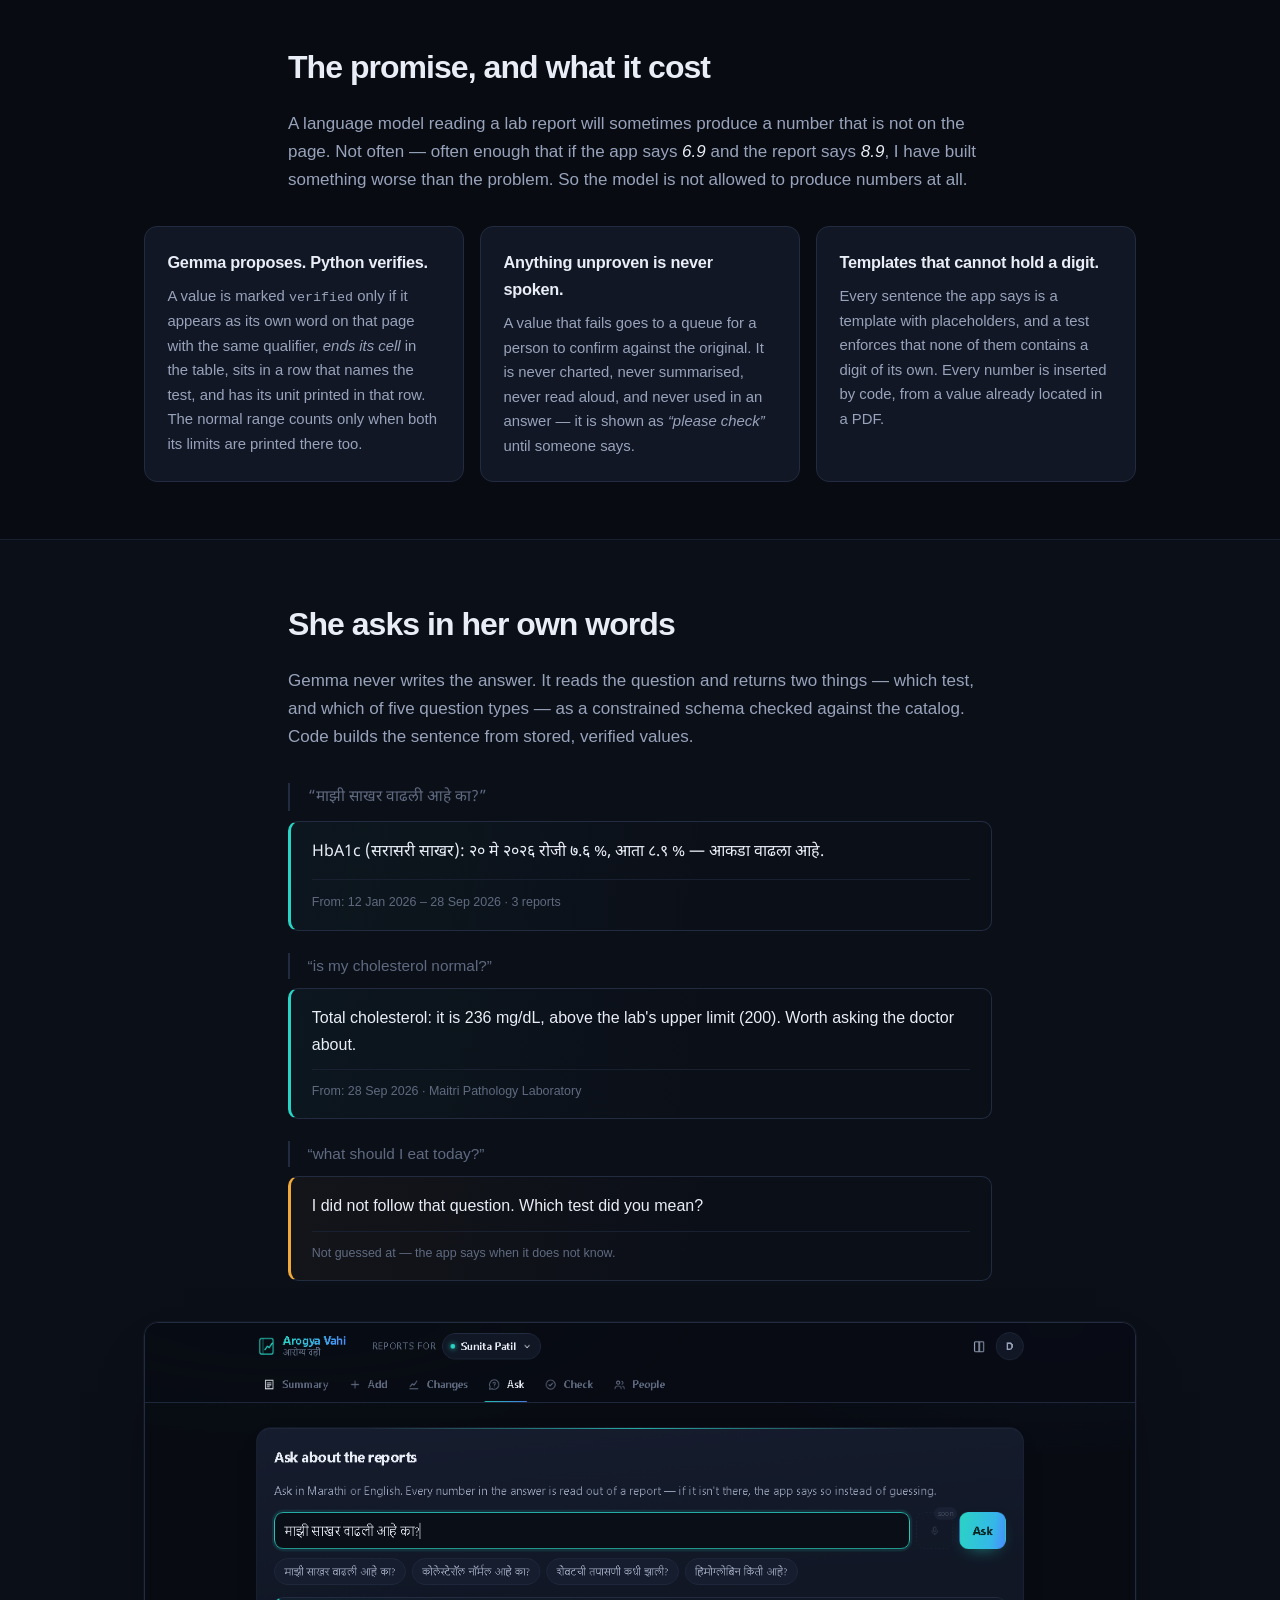
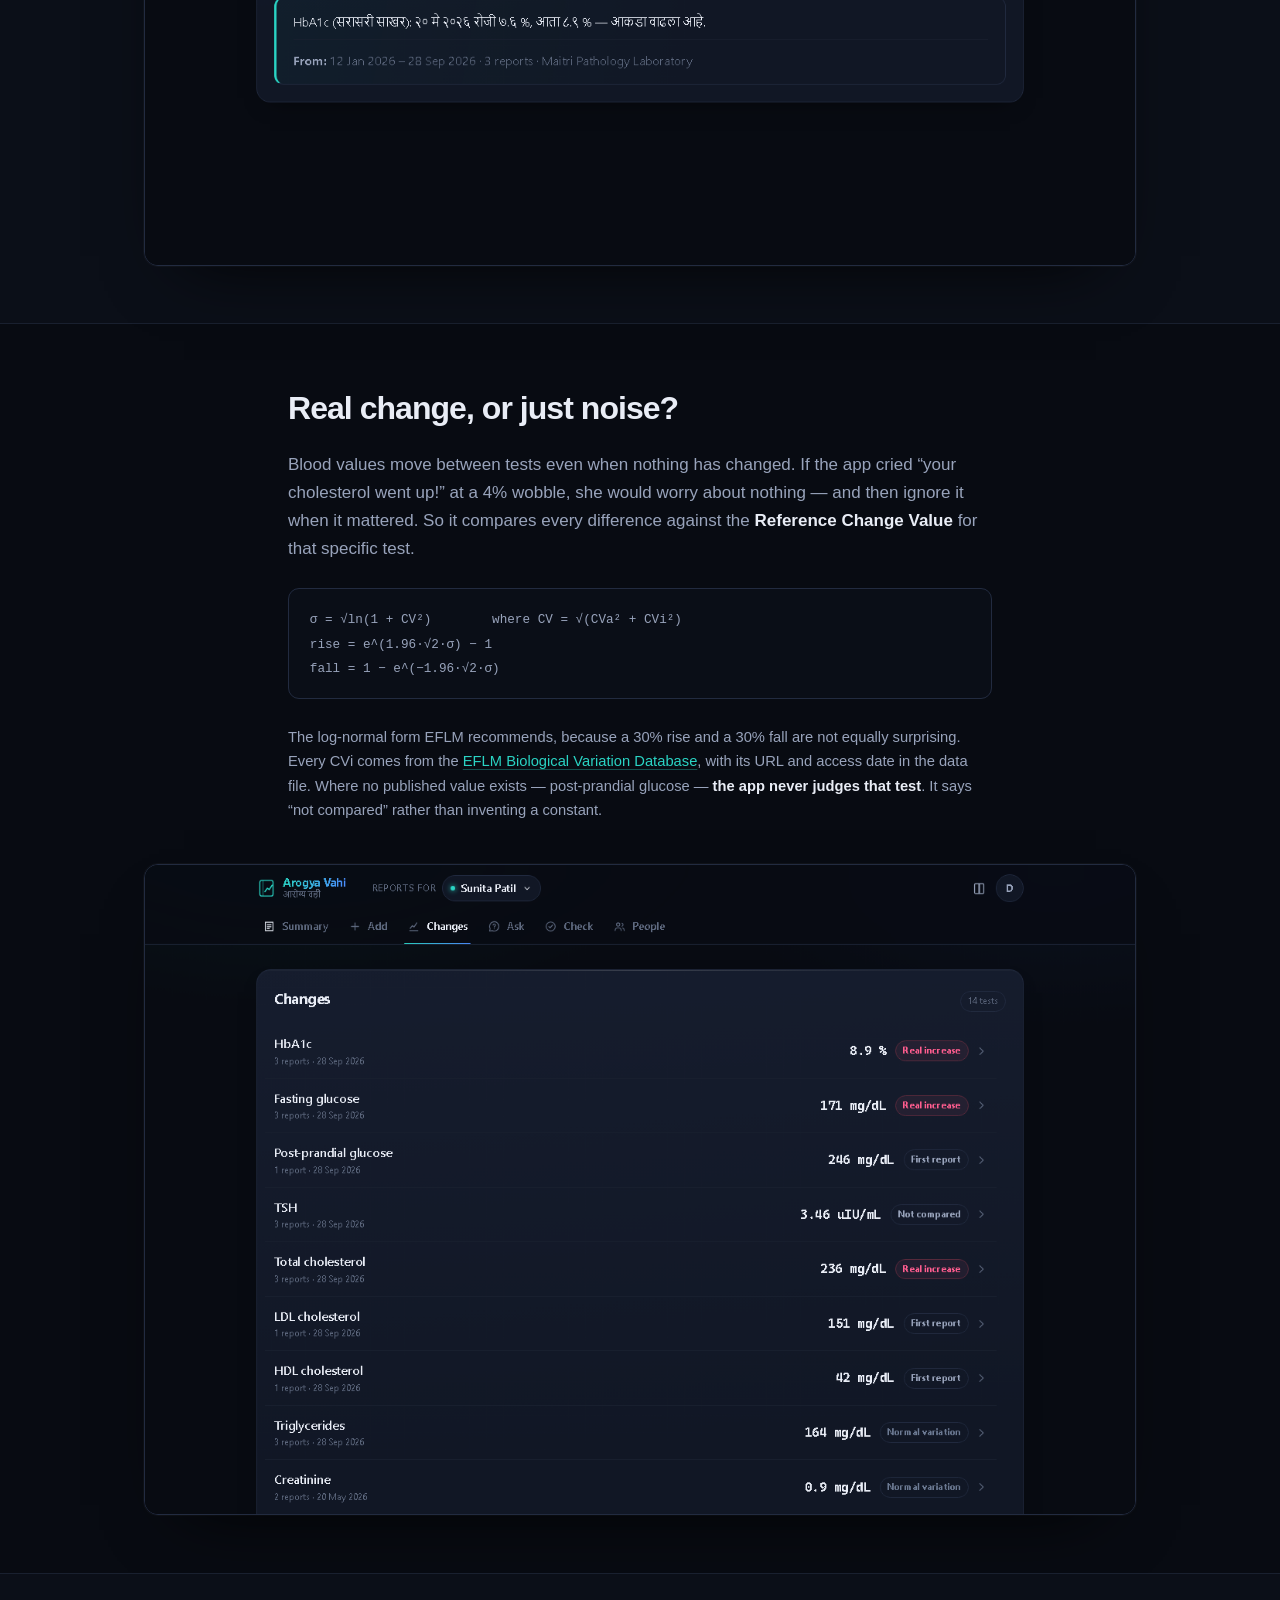
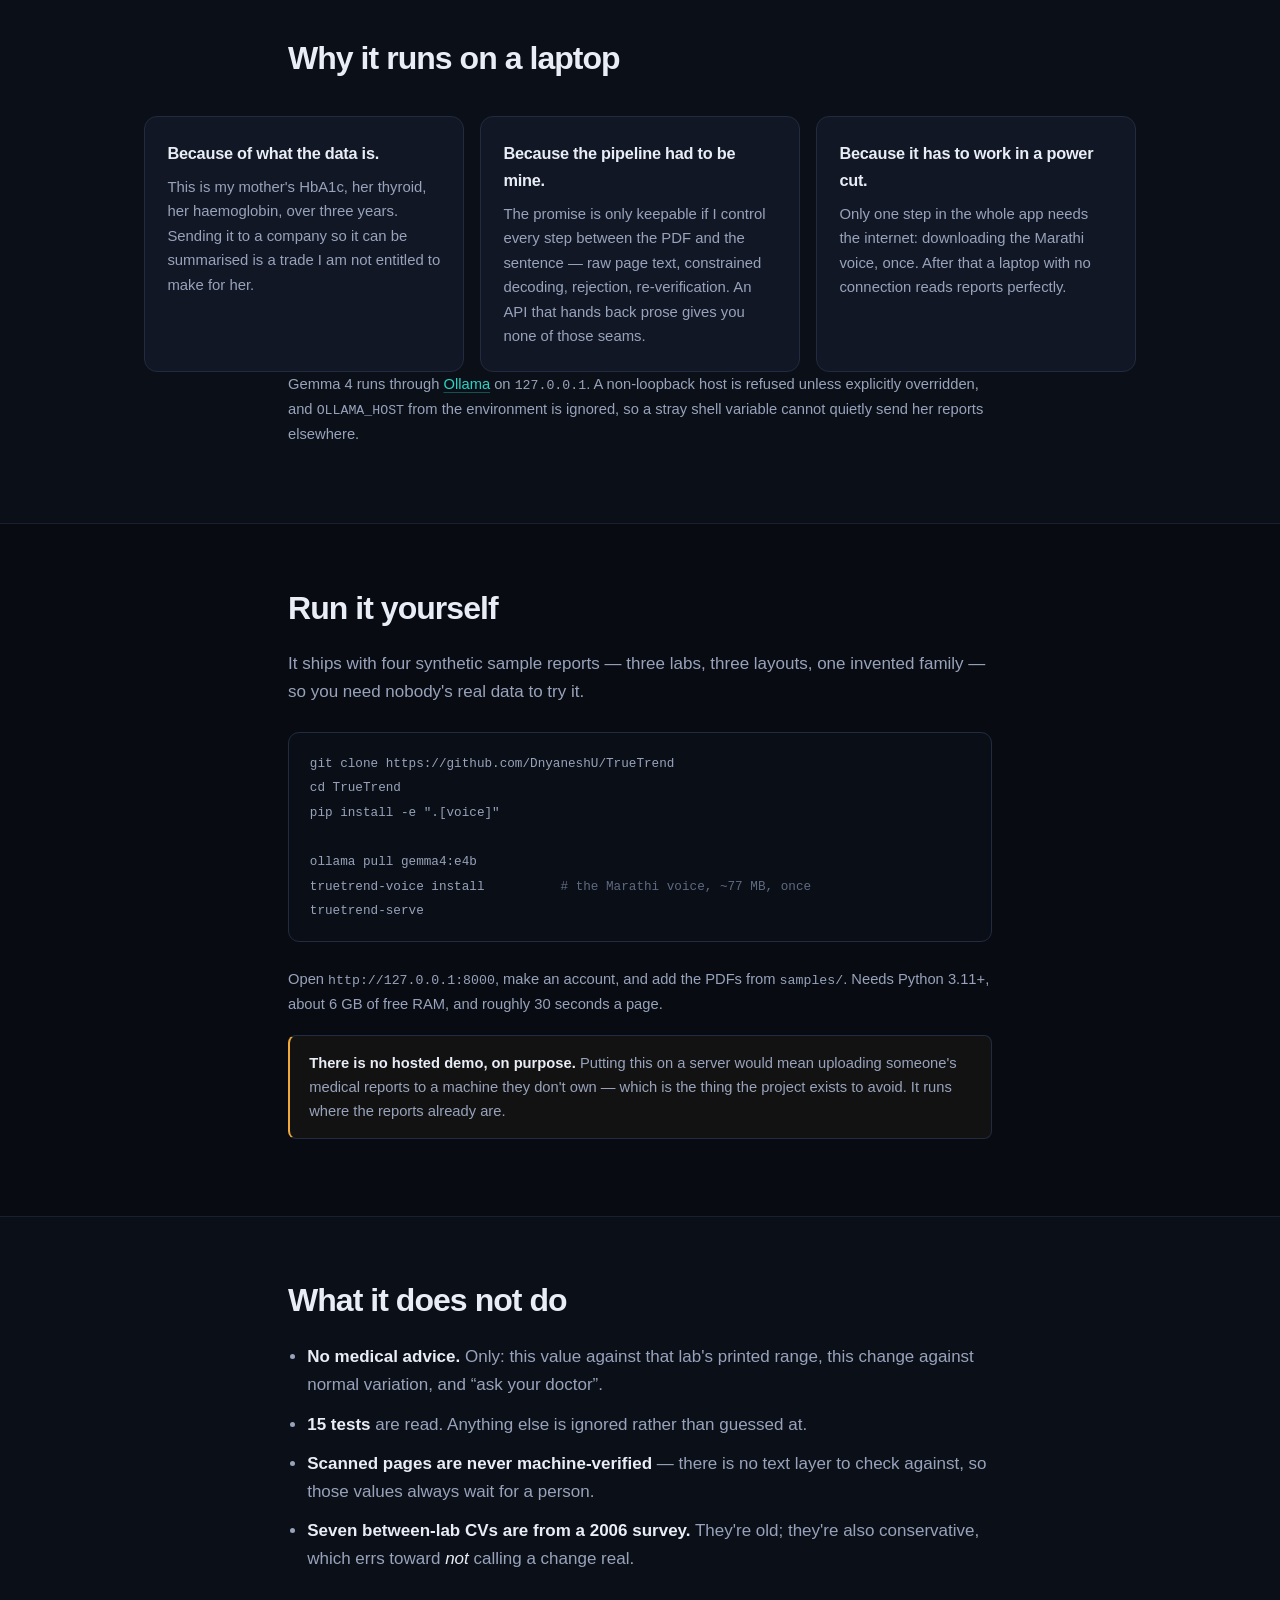
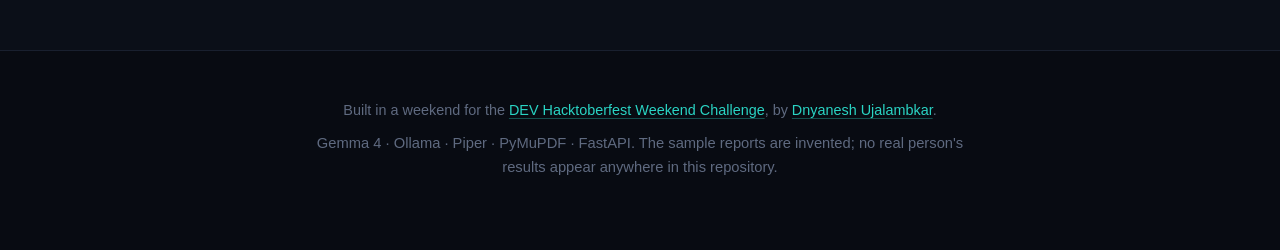
==== commit 492d5615: "docs: the project page's numbers match what the demo database actually holds 34 verified values, not" ====
--- a/docs/index.html
+++ b/docs/index.html
@@ -86,8 +86,8 @@
 
       <!-- ---------------------------------------------------------------- numbers -->
       <section class="strip">
-        <div><b>35 / 35</b><span>values verified against the source PDF</span></div>
-        <div><b>601</b><span>tests, none of which touch the network</span></div>
+        <div><b>34 / 34</b><span>values verified against the source PDF</span></div>
+        <div><b>603</b><span>tests, none of which touch the network</span></div>
         <div><b>0</b><span>bytes of her data sent anywhere</span></div>
         <div><b>15</b><span>tests read, with sourced variation constants</span></div>
       </section>
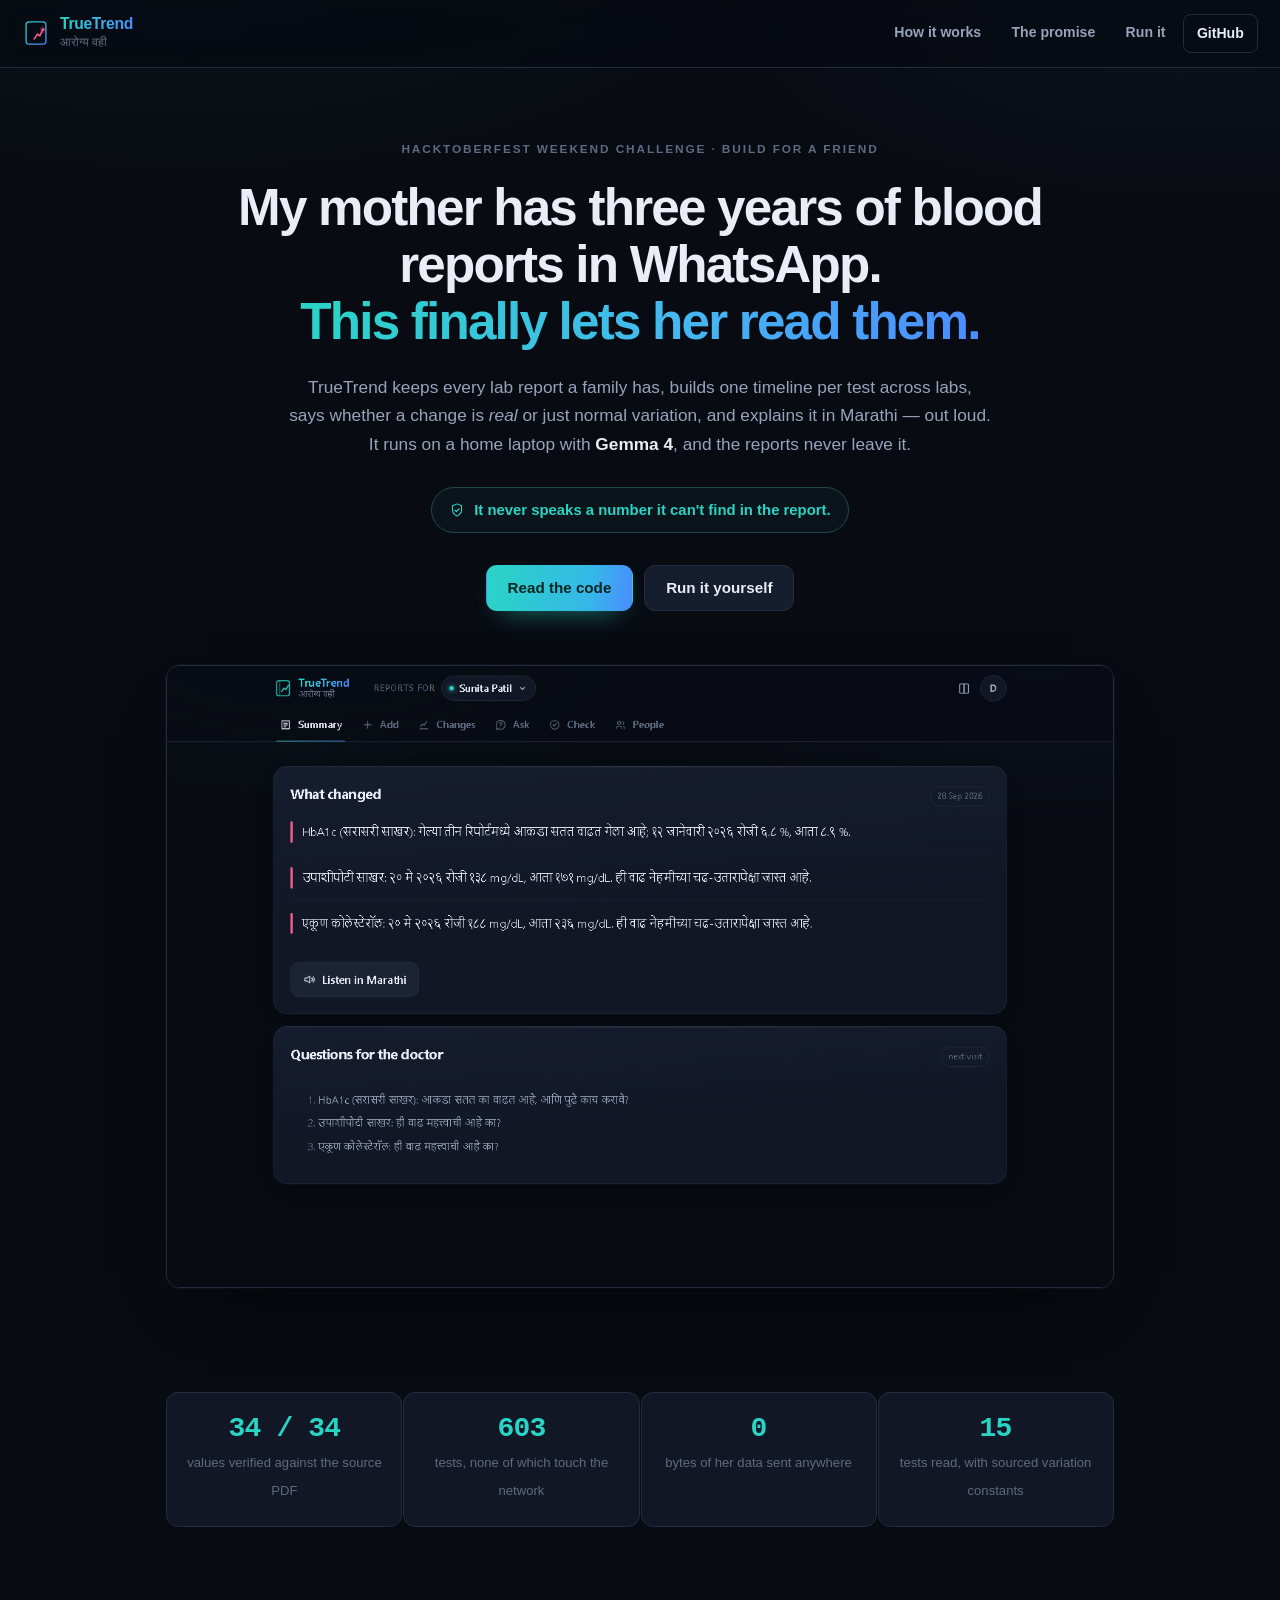
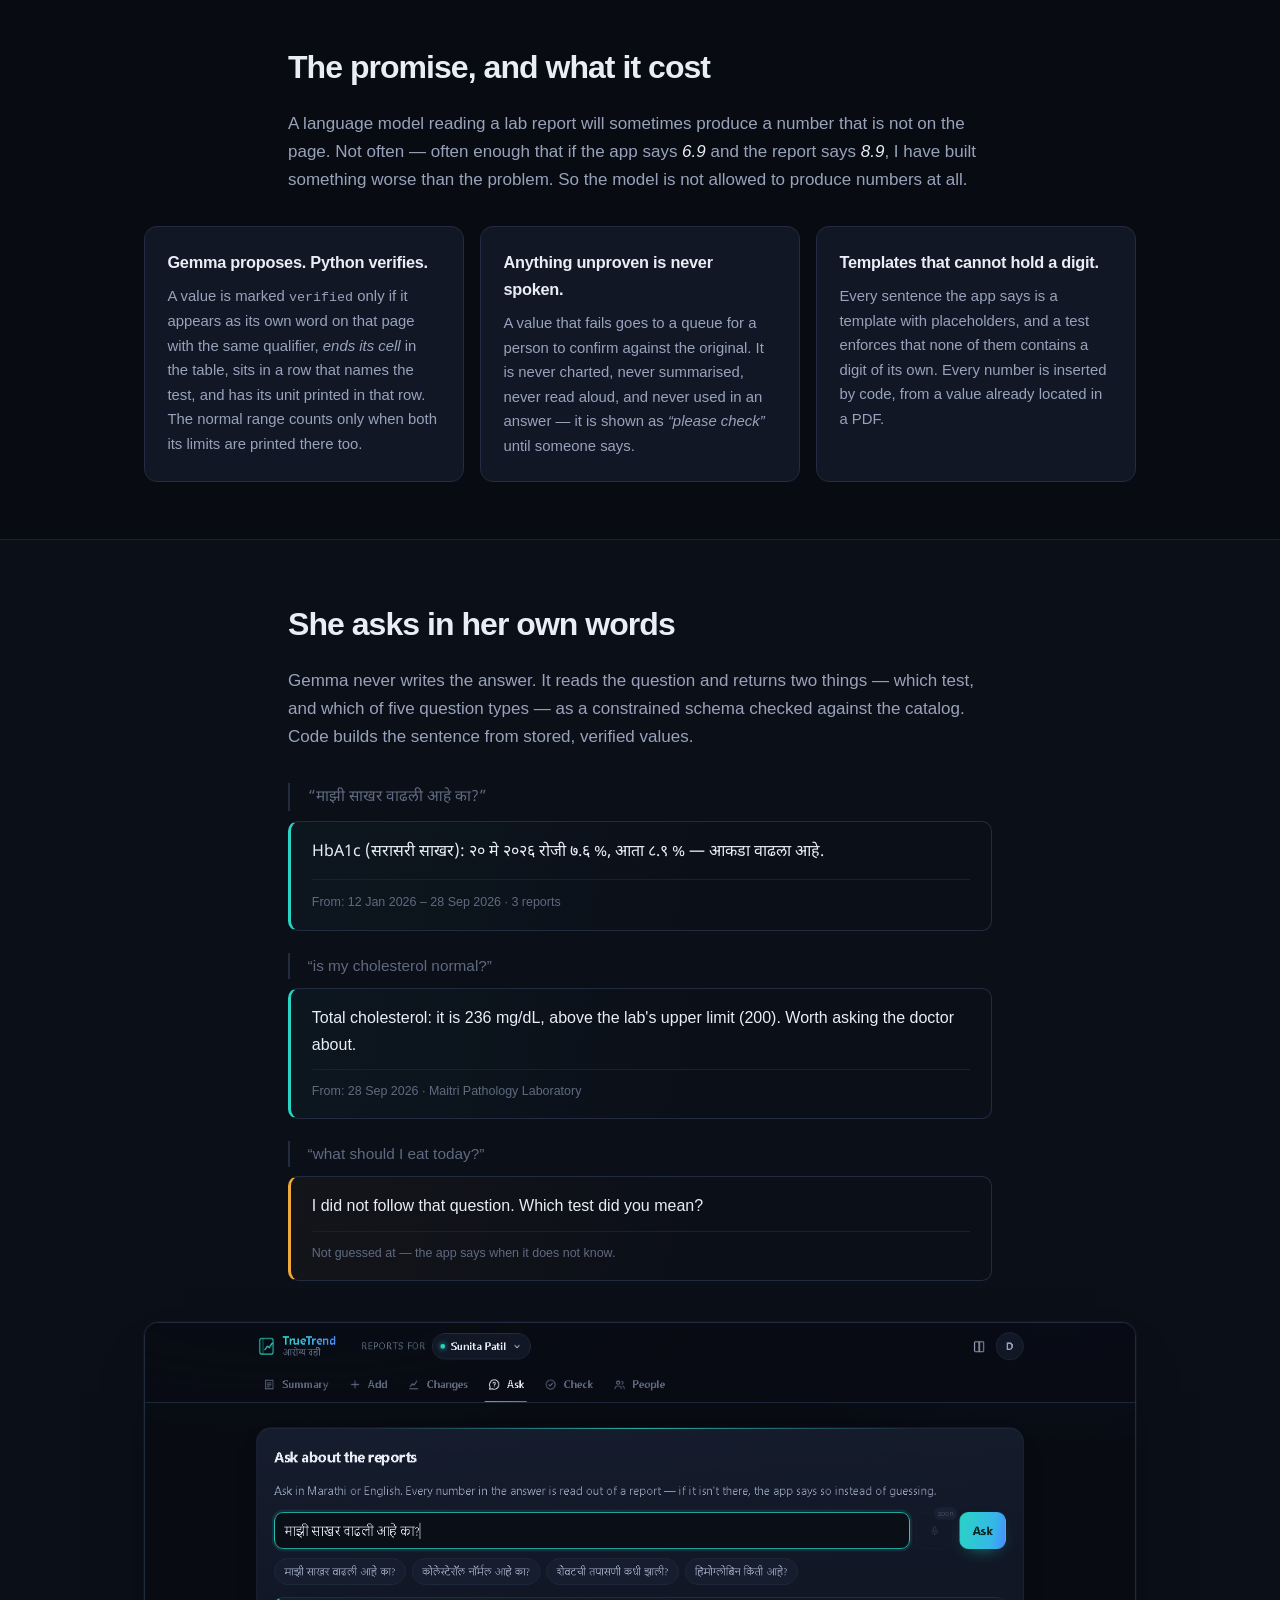
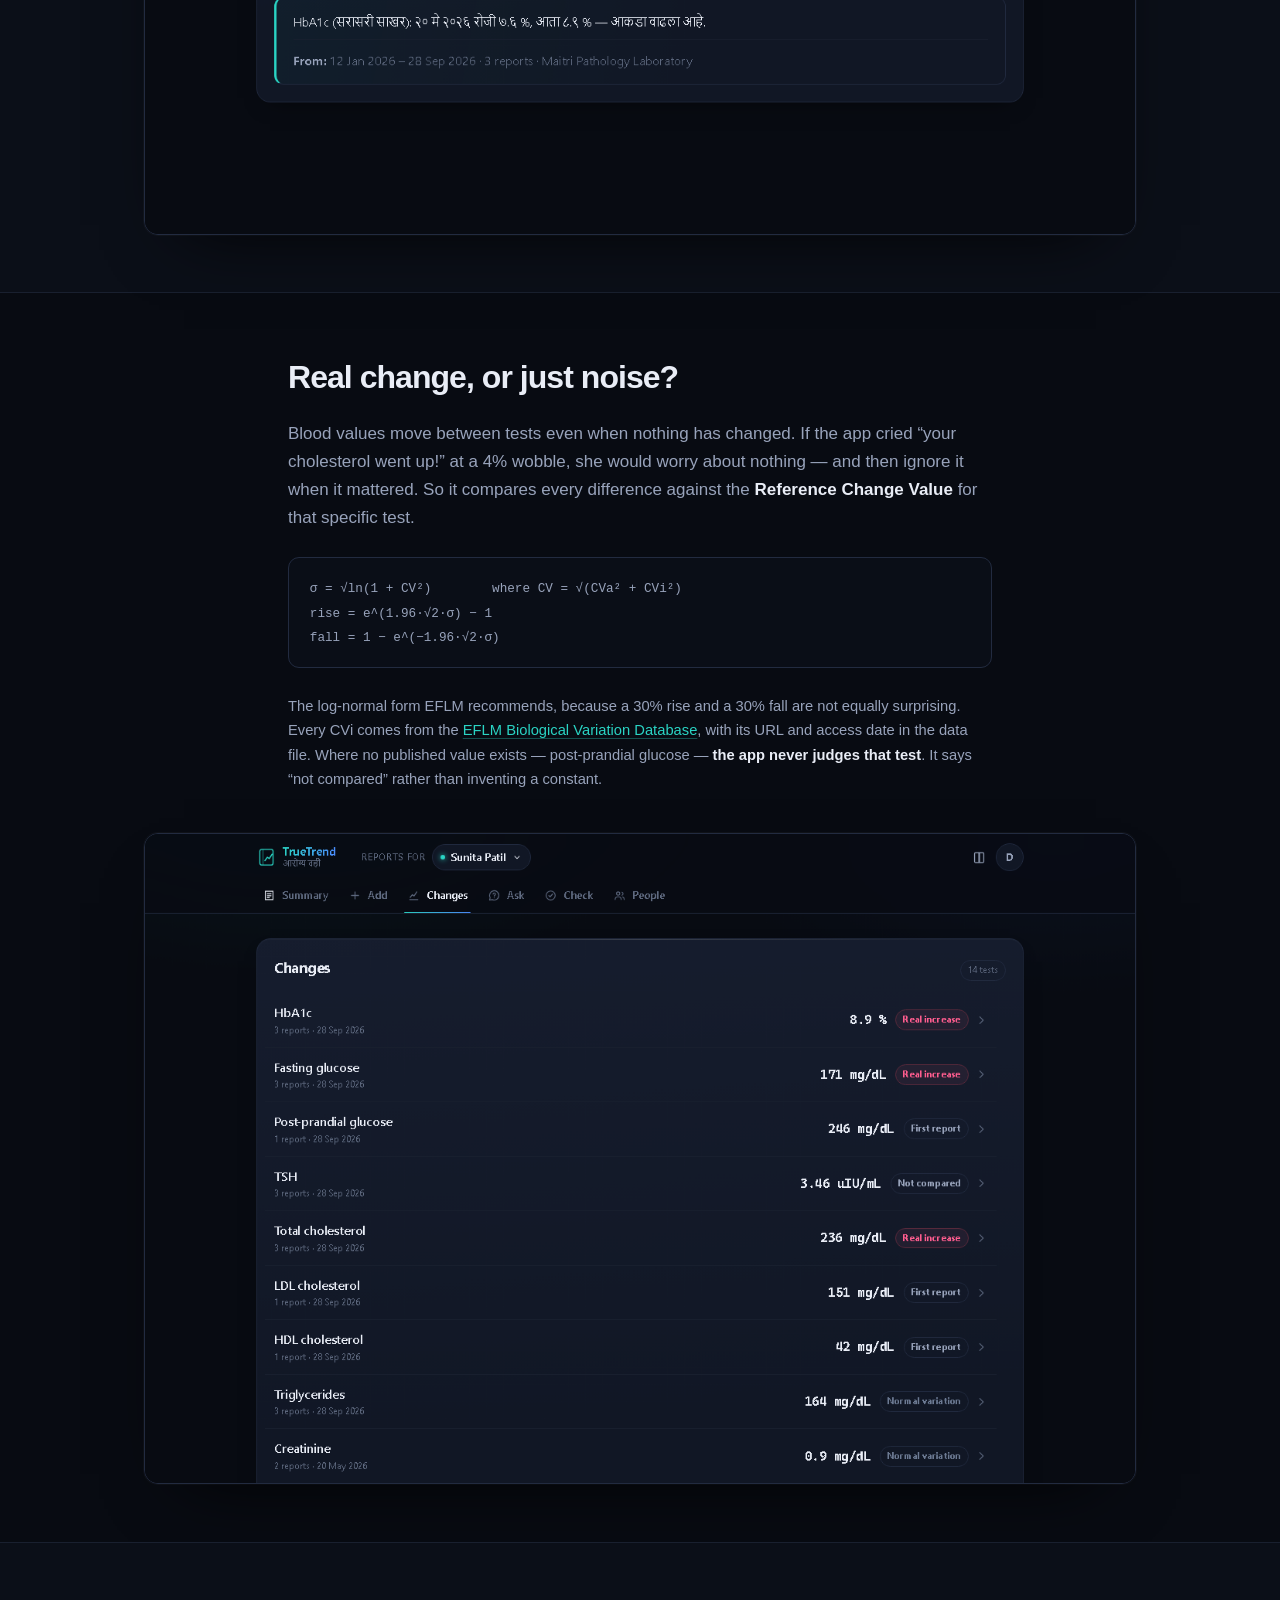
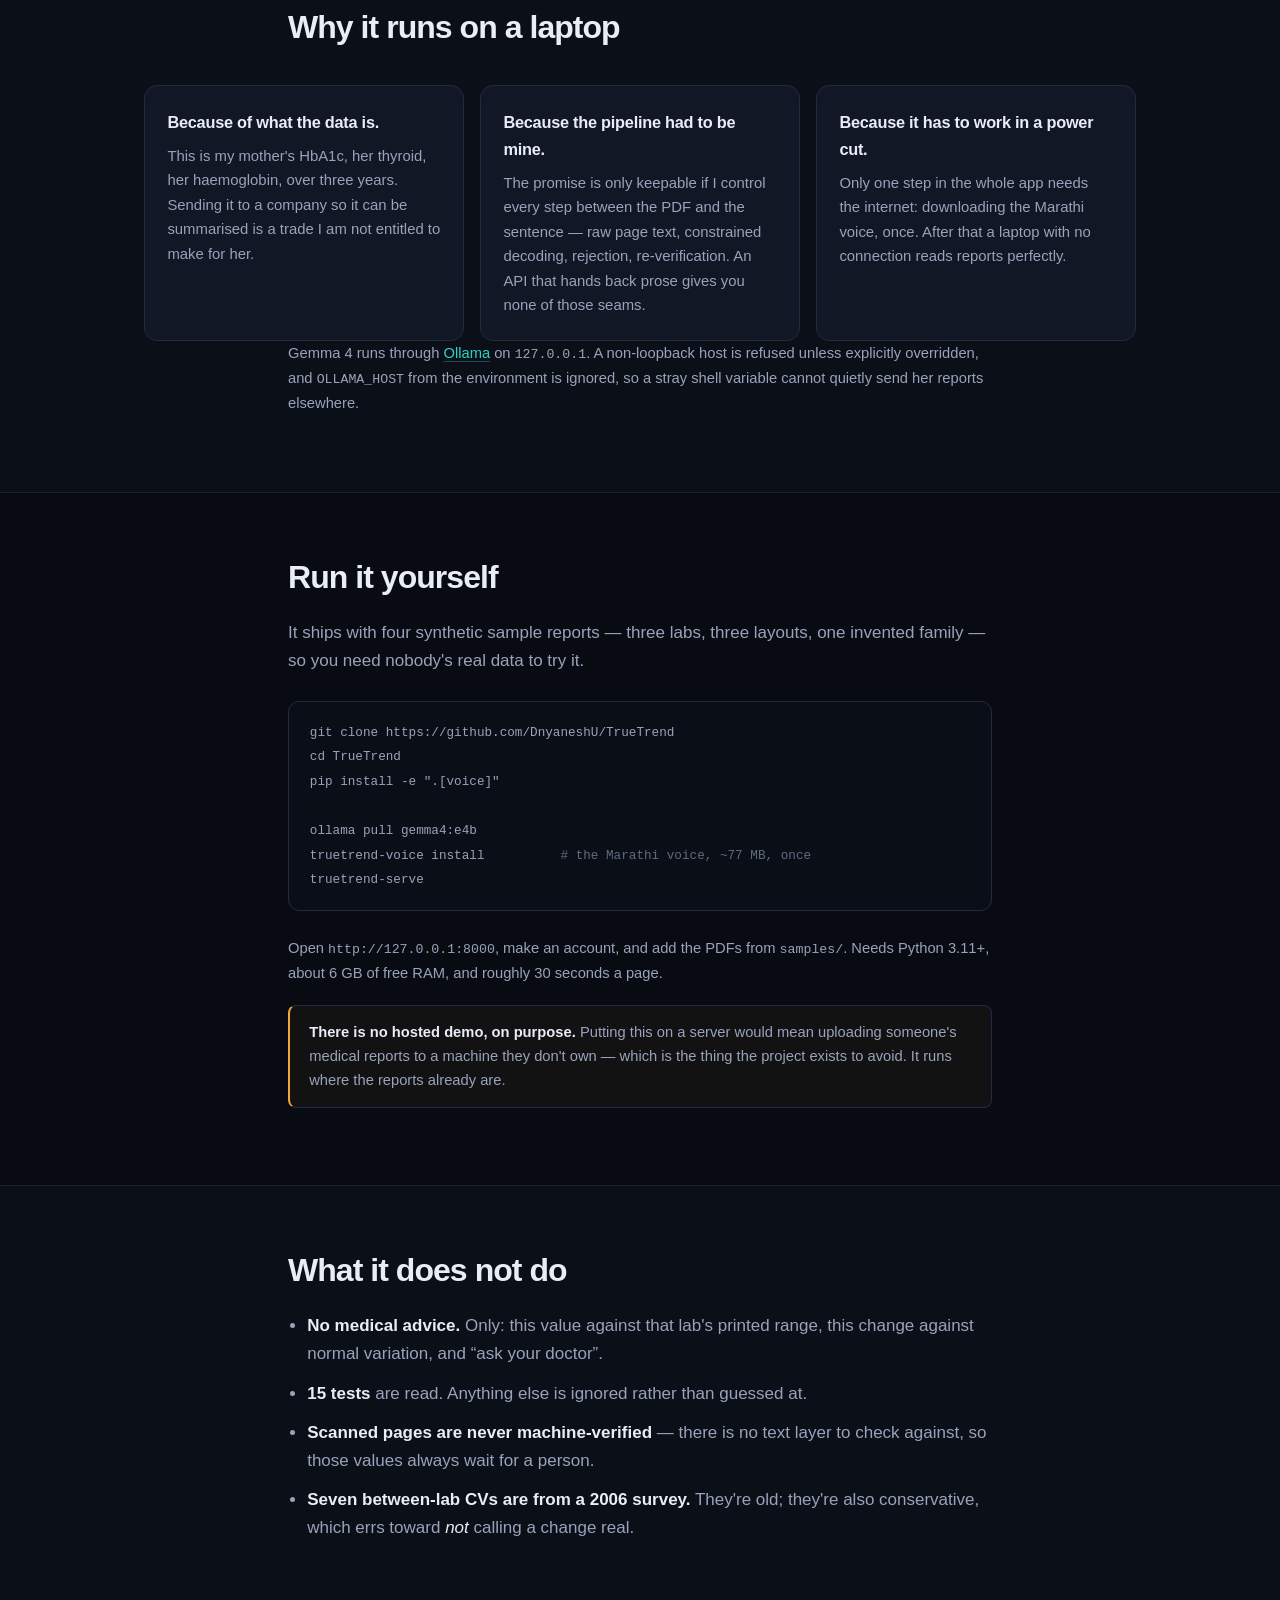
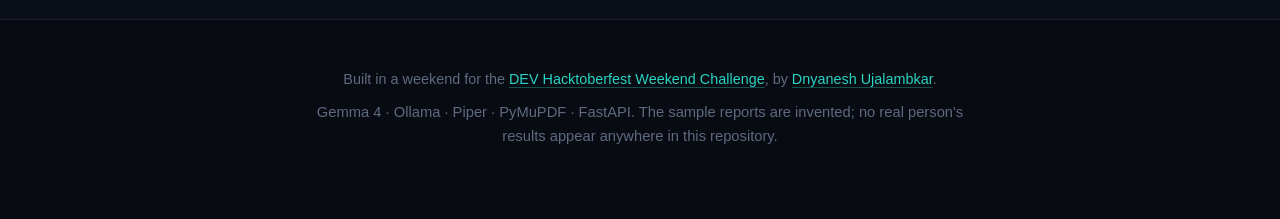
==== commit fd5d909e: "feat: a logo, and screenshots that say TrueTrend The mark is a notebook page with a reading taken of" ====
--- a/docs/index.html
+++ b/docs/index.html
@@ -30,13 +30,7 @@
   <body>
     <header class="top">
       <a class="brand" href="#">
-        <svg width="26" height="26" viewBox="0 0 32 32" aria-hidden="true">
-          <rect x="5.5" y="3.5" width="21" height="25" rx="3" fill="none"
-                stroke="currentColor" stroke-width="1.7" />
-          <path d="M10.5 3.5v25" stroke="currentColor" stroke-width="1.7" opacity=".45" />
-          <path d="M13.5 21.5l4-5.5 3 2.2 4.5-7" fill="none" stroke="currentColor"
-                stroke-width="1.9" stroke-linecap="round" stroke-linejoin="round" />
-        </svg>
+        <img src="logo.svg" width="28" height="28" alt="" />
         <span><b>TrueTrend</b><small>आरोग्य वही</small></span>
       </a>
       <nav>
